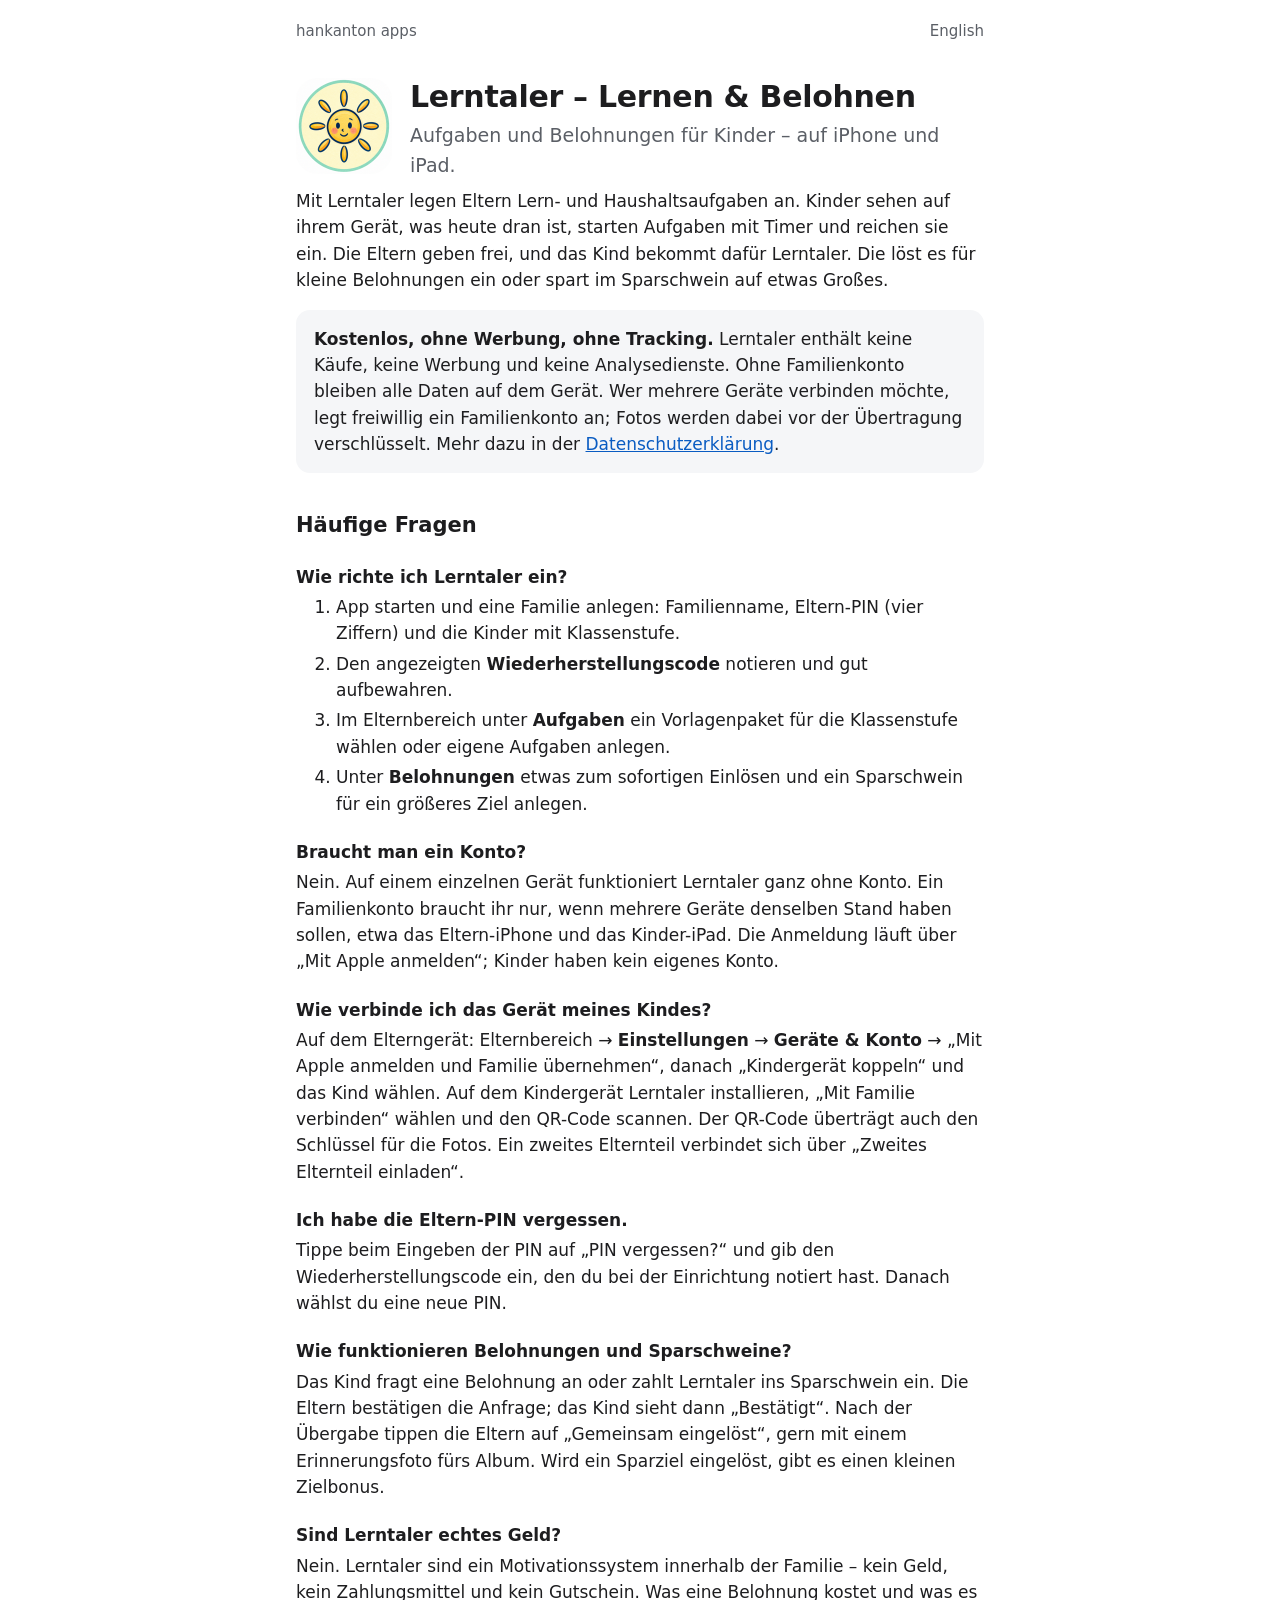
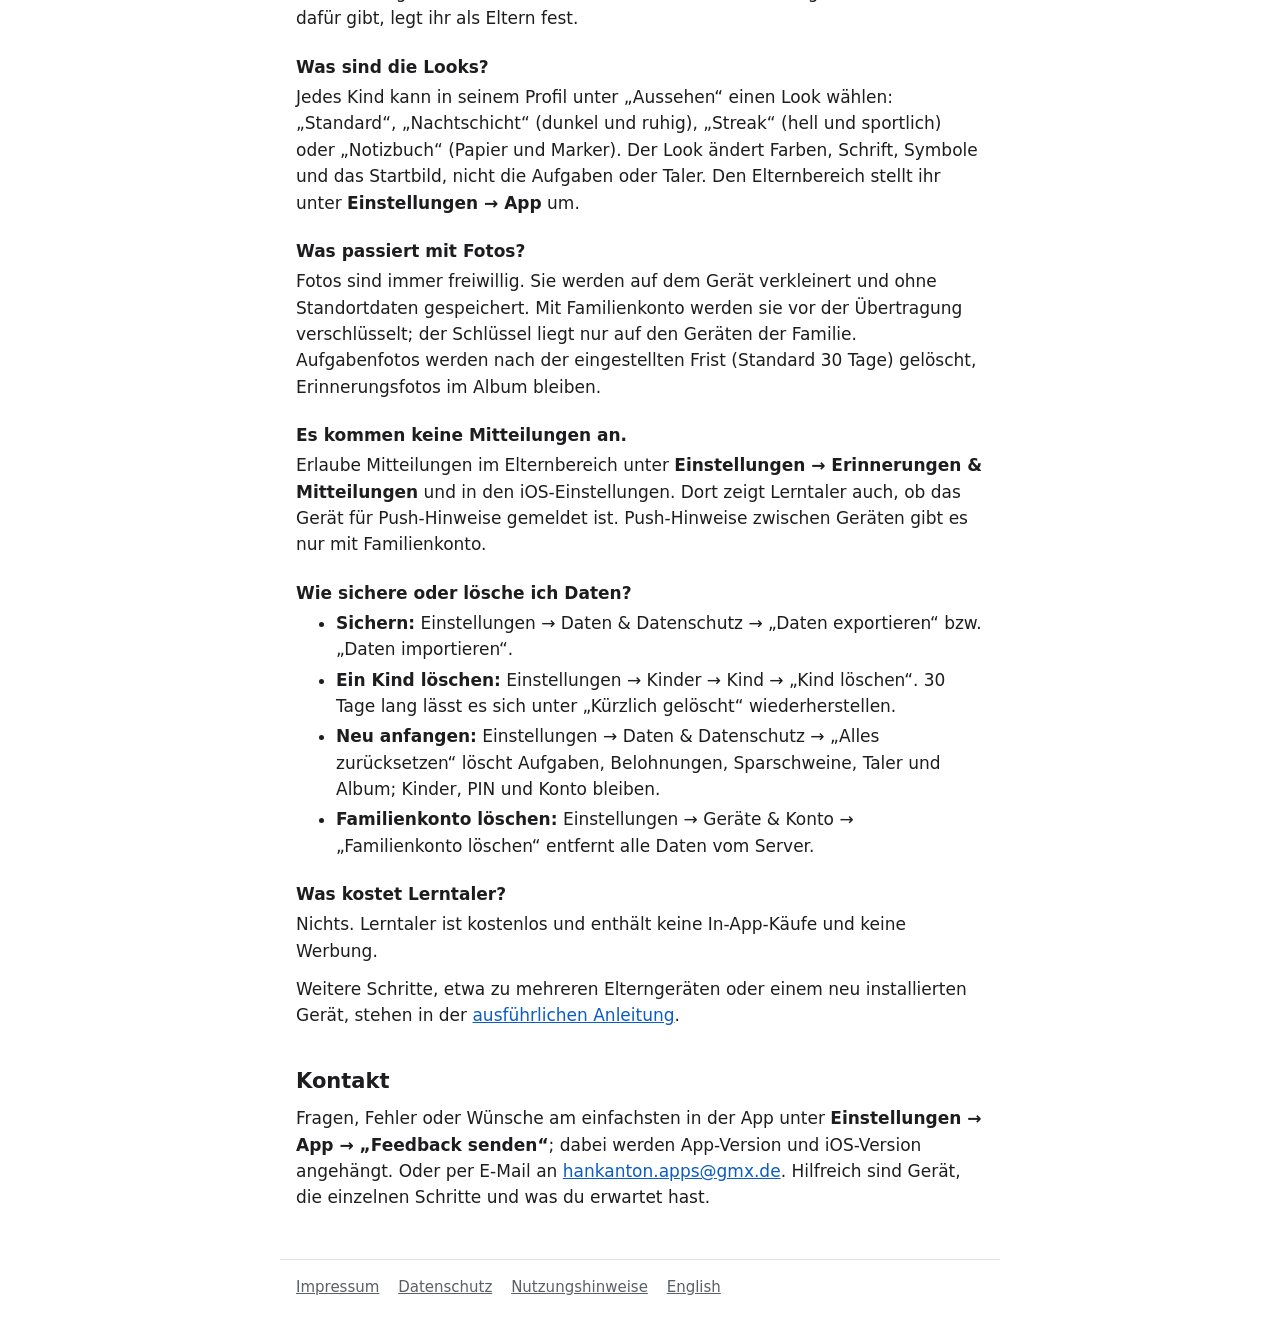
==== lerntaler/index.html @ 40e8c38f "Lerntaler: Hilfe, Datenschutz und Nutzungshinweise (DE/EN) Co-Authored-By: Claude Opus 5.5 <noreply@" ====
<!doctype html>
<html lang="de">
<head>
<meta charset="utf-8">
<meta name="viewport" content="width=device-width, initial-scale=1">
<title>Lerntaler – Hilfe und Kontakt</title>
<meta name="description" content="Lerntaler ist eine Familien-App für iPhone und iPad: Kinder erledigen Lern- und Haushaltsaufgaben, Eltern geben frei, Kinder sammeln Lerntaler für Belohnungen und Sparziele. Kostenlos, ohne Werbung, ohne Tracking.">
<link rel="stylesheet" href="../assets/site.css">
<link rel="icon" href="../assets/favicon.png">
<link rel="alternate" hreflang="en-GB" href="en/">
</head>
<body>
<header class="site">
  <a href="../">hankanton apps</a>
  <a href="en/" hreflang="en-GB" lang="en-GB">English</a>
</header>
<main>
  <div class="hero">
    <img src="../assets/lerntaler-icon.png" alt="">
    <div>
      <h1>Lerntaler – Lernen &amp; Belohnen</h1>
      <p class="lead">Aufgaben und Belohnungen für Kinder – auf iPhone und iPad.</p>
    </div>
  </div>

  <p>Mit Lerntaler legen Eltern Lern- und Haushaltsaufgaben an. Kinder sehen auf ihrem Gerät, was heute dran
  ist, starten Aufgaben mit Timer und reichen sie ein. Die Eltern geben frei, und das Kind bekommt dafür
  Lerntaler. Die löst es für kleine Belohnungen ein oder spart im Sparschwein auf etwas Großes.</p>

  <div class="card">
    <p><strong>Kostenlos, ohne Werbung, ohne Tracking.</strong> Lerntaler enthält keine Käufe, keine Werbung und
    keine Analysedienste. Ohne Familienkonto bleiben alle Daten auf dem Gerät. Wer mehrere Geräte verbinden möchte,
    legt freiwillig ein Familienkonto an; Fotos werden dabei vor der Übertragung verschlüsselt. Mehr dazu in der
    <a href="datenschutz.html">Datenschutzerklärung</a>.</p>
  </div>

  <h2>Häufige Fragen</h2>

  <h3>Wie richte ich Lerntaler ein?</h3>
  <ol>
    <li>App starten und eine Familie anlegen: Familienname, Eltern-PIN (vier Ziffern) und die Kinder mit
      Klassenstufe.</li>
    <li>Den angezeigten <strong>Wiederherstellungscode</strong> notieren und gut aufbewahren.</li>
    <li>Im Elternbereich unter <strong>Aufgaben</strong> ein Vorlagenpaket für die Klassenstufe wählen oder
      eigene Aufgaben anlegen.</li>
    <li>Unter <strong>Belohnungen</strong> etwas zum sofortigen Einlösen und ein Sparschwein für ein größeres
      Ziel anlegen.</li>
  </ol>

  <h3>Braucht man ein Konto?</h3>
  <p>Nein. Auf einem einzelnen Gerät funktioniert Lerntaler ganz ohne Konto. Ein Familienkonto braucht ihr nur,
  wenn mehrere Geräte denselben Stand haben sollen, etwa das Eltern-iPhone und das Kinder-iPad. Die Anmeldung
  läuft über „Mit Apple anmelden“; Kinder haben kein eigenes Konto.</p>

  <h3>Wie verbinde ich das Gerät meines Kindes?</h3>
  <p>Auf dem Elterngerät: Elternbereich → <strong>Einstellungen</strong> → <strong>Geräte &amp; Konto</strong> →
  „Mit Apple anmelden und Familie übernehmen“, danach „Kindergerät koppeln“ und das Kind wählen. Auf dem
  Kindergerät Lerntaler installieren, „Mit Familie verbinden“ wählen und den QR-Code scannen. Der QR-Code
  überträgt auch den Schlüssel für die Fotos. Ein zweites Elternteil verbindet sich über „Zweites Elternteil
  einladen“.</p>

  <h3>Ich habe die Eltern-PIN vergessen.</h3>
  <p>Tippe beim Eingeben der PIN auf „PIN vergessen?“ und gib den Wiederherstellungscode ein, den du bei der
  Einrichtung notiert hast. Danach wählst du eine neue PIN.</p>

  <h3>Wie funktionieren Belohnungen und Sparschweine?</h3>
  <p>Das Kind fragt eine Belohnung an oder zahlt Lerntaler ins Sparschwein ein. Die Eltern bestätigen die
  Anfrage; das Kind sieht dann „Bestätigt“. Nach der Übergabe tippen die Eltern auf „Gemeinsam eingelöst“, gern
  mit einem Erinnerungsfoto fürs Album. Wird ein Sparziel eingelöst, gibt es einen kleinen Zielbonus.</p>

  <h3>Sind Lerntaler echtes Geld?</h3>
  <p>Nein. Lerntaler sind ein Motivationssystem innerhalb der Familie – kein Geld, kein Zahlungsmittel und kein
  Gutschein. Was eine Belohnung kostet und was es dafür gibt, legt ihr als Eltern fest.</p>

  <h3>Was sind die Looks?</h3>
  <p>Jedes Kind kann in seinem Profil unter „Aussehen“ einen Look wählen: „Standard“, „Nachtschicht“ (dunkel und
  ruhig), „Streak“ (hell und sportlich) oder „Notizbuch“ (Papier und Marker). Der Look ändert Farben, Schrift,
  Symbole und das Startbild, nicht die Aufgaben oder Taler. Den Elternbereich stellt ihr unter
  <strong>Einstellungen → App</strong> um.</p>

  <h3>Was passiert mit Fotos?</h3>
  <p>Fotos sind immer freiwillig. Sie werden auf dem Gerät verkleinert und ohne Standortdaten gespeichert. Mit
  Familienkonto werden sie vor der Übertragung verschlüsselt; der Schlüssel liegt nur auf den Geräten der Familie.
  Aufgabenfotos werden nach der eingestellten Frist (Standard 30 Tage) gelöscht, Erinnerungsfotos im Album
  bleiben.</p>

  <h3>Es kommen keine Mitteilungen an.</h3>
  <p>Erlaube Mitteilungen im Elternbereich unter <strong>Einstellungen → Erinnerungen &amp; Mitteilungen</strong>
  und in den iOS-Einstellungen. Dort zeigt Lerntaler auch, ob das Gerät für Push-Hinweise gemeldet ist.
  Push-Hinweise zwischen Geräten gibt es nur mit Familienkonto.</p>

  <h3>Wie sichere oder lösche ich Daten?</h3>
  <ul>
    <li><strong>Sichern:</strong> Einstellungen → Daten &amp; Datenschutz → „Daten exportieren“ bzw.
      „Daten importieren“.</li>
    <li><strong>Ein Kind löschen:</strong> Einstellungen → Kinder → Kind → „Kind löschen“. 30 Tage lang lässt es
      sich unter „Kürzlich gelöscht“ wiederherstellen.</li>
    <li><strong>Neu anfangen:</strong> Einstellungen → Daten &amp; Datenschutz → „Alles zurücksetzen“ löscht
      Aufgaben, Belohnungen, Sparschweine, Taler und Album; Kinder, PIN und Konto bleiben.</li>
    <li><strong>Familienkonto löschen:</strong> Einstellungen → Geräte &amp; Konto → „Familienkonto löschen“
      entfernt alle Daten vom Server.</li>
  </ul>

  <h3>Was kostet Lerntaler?</h3>
  <p>Nichts. Lerntaler ist kostenlos und enthält keine In-App-Käufe und keine Werbung.</p>

  <p>Weitere Schritte, etwa zu mehreren Elterngeräten oder einem neu installierten Gerät, stehen in der
  <a href="https://lerntaler-api.lerntaler.workers.dev/anleitung">ausführlichen Anleitung</a>.</p>

  <h2>Kontakt</h2>
  <p>Fragen, Fehler oder Wünsche am einfachsten in der App unter <strong>Einstellungen → App → „Feedback
  senden“</strong>; dabei werden App-Version und iOS-Version angehängt. Oder per E-Mail an
  <a href="mailto:hankanton.apps@gmx.de?subject=Lerntaler">hankanton.apps@gmx.de</a>. Hilfreich sind Gerät,
  die einzelnen Schritte und was du erwartet hast.</p>
</main>
<footer class="site">
  <a href="../impressum.html">Impressum</a>
  <a href="datenschutz.html">Datenschutz</a>
  <a href="nutzungshinweise.html">Nutzungshinweise</a>
  <a href="en/" hreflang="en-GB" lang="en-GB">English</a>
</footer>
</body>
</html>
---- assets/site.css ----
/* hankanton apps – gemeinsames Stylesheet. Keine externen Schriften, kein JavaScript, keine Cookies. */
:root {
  --bg: #ffffff;
  --surface: #f5f6f8;
  --text: #1d1d1f;
  --muted: #5b5f66;
  --line: #dfe2e6;
  --accent: #0a5cc2;
  --notice-bg: #fff7e0;
  --notice-line: #e7c46a;
  color-scheme: light dark;
}
@media (prefers-color-scheme: dark) {
  :root {
    --bg: #121315;
    --surface: #1c1d20;
    --text: #f2f2f4;
    --muted: #a5a8ae;
    --line: #34363a;
    --accent: #6cb0ff;
    --notice-bg: #2c2615;
    --notice-line: #7a6421;
  }
}
* { box-sizing: border-box; }
html { -webkit-text-size-adjust: 100%; }
body {
  margin: 0;
  background: var(--bg);
  color: var(--text);
  font: 17px/1.55 -apple-system, BlinkMacSystemFont, "Segoe UI", system-ui, sans-serif;
}
main, header.site, footer.site { max-width: 720px; margin: 0 auto; padding: 0 16px; }
header.site { padding-top: 20px; font-size: 15px; display: flex; justify-content: space-between; gap: 12px; flex-wrap: wrap; }
header.site a { color: var(--muted); text-decoration: none; }
header.site a:hover { color: var(--accent); }
a { color: var(--accent); }
h1 { font-size: 30px; line-height: 1.2; margin: 8px 0 6px; letter-spacing: -0.01em; }
h2 { font-size: 21px; margin: 36px 0 8px; }
h3 { font-size: 17px; margin: 22px 0 4px; }
p, ul, ol { margin: 0 0 12px; }
li { margin-bottom: 4px; }
.hero { display: flex; gap: 18px; align-items: center; margin: 28px 0 8px; }
.hero img { width: 96px; height: 96px; border-radius: 22px; flex: none; }
.lead { font-size: 19px; color: var(--muted); margin: 0; }
.card { background: var(--surface); border-radius: 14px; padding: 16px 18px; margin: 16px 0; }
.card > :last-child { margin-bottom: 0; }
.notice { background: var(--notice-bg); border-left: 4px solid var(--notice-line); border-radius: 8px; padding: 12px 14px; margin: 16px 0; }
.notice > :last-child { margin-bottom: 0; }
.muted { color: var(--muted); }
.small { font-size: 15px; }
dl { margin: 0 0 12px; }
dt { font-weight: 600; margin-top: 12px; }
dd { margin: 2px 0 0; }
address { font-style: normal; }
.placeholder { background: #ffd54f55; outline: 1px dashed #c79a00; padding: 0 3px; border-radius: 3px; }
footer.site { margin-top: 48px; padding-top: 16px; padding-bottom: 40px; border-top: 1px solid var(--line); font-size: 15px; color: var(--muted); }
footer.site a { color: var(--muted); margin-right: 14px; }
@media (max-width: 480px) {
  h1 { font-size: 26px; }
  .hero img { width: 72px; height: 72px; border-radius: 16px; }
}
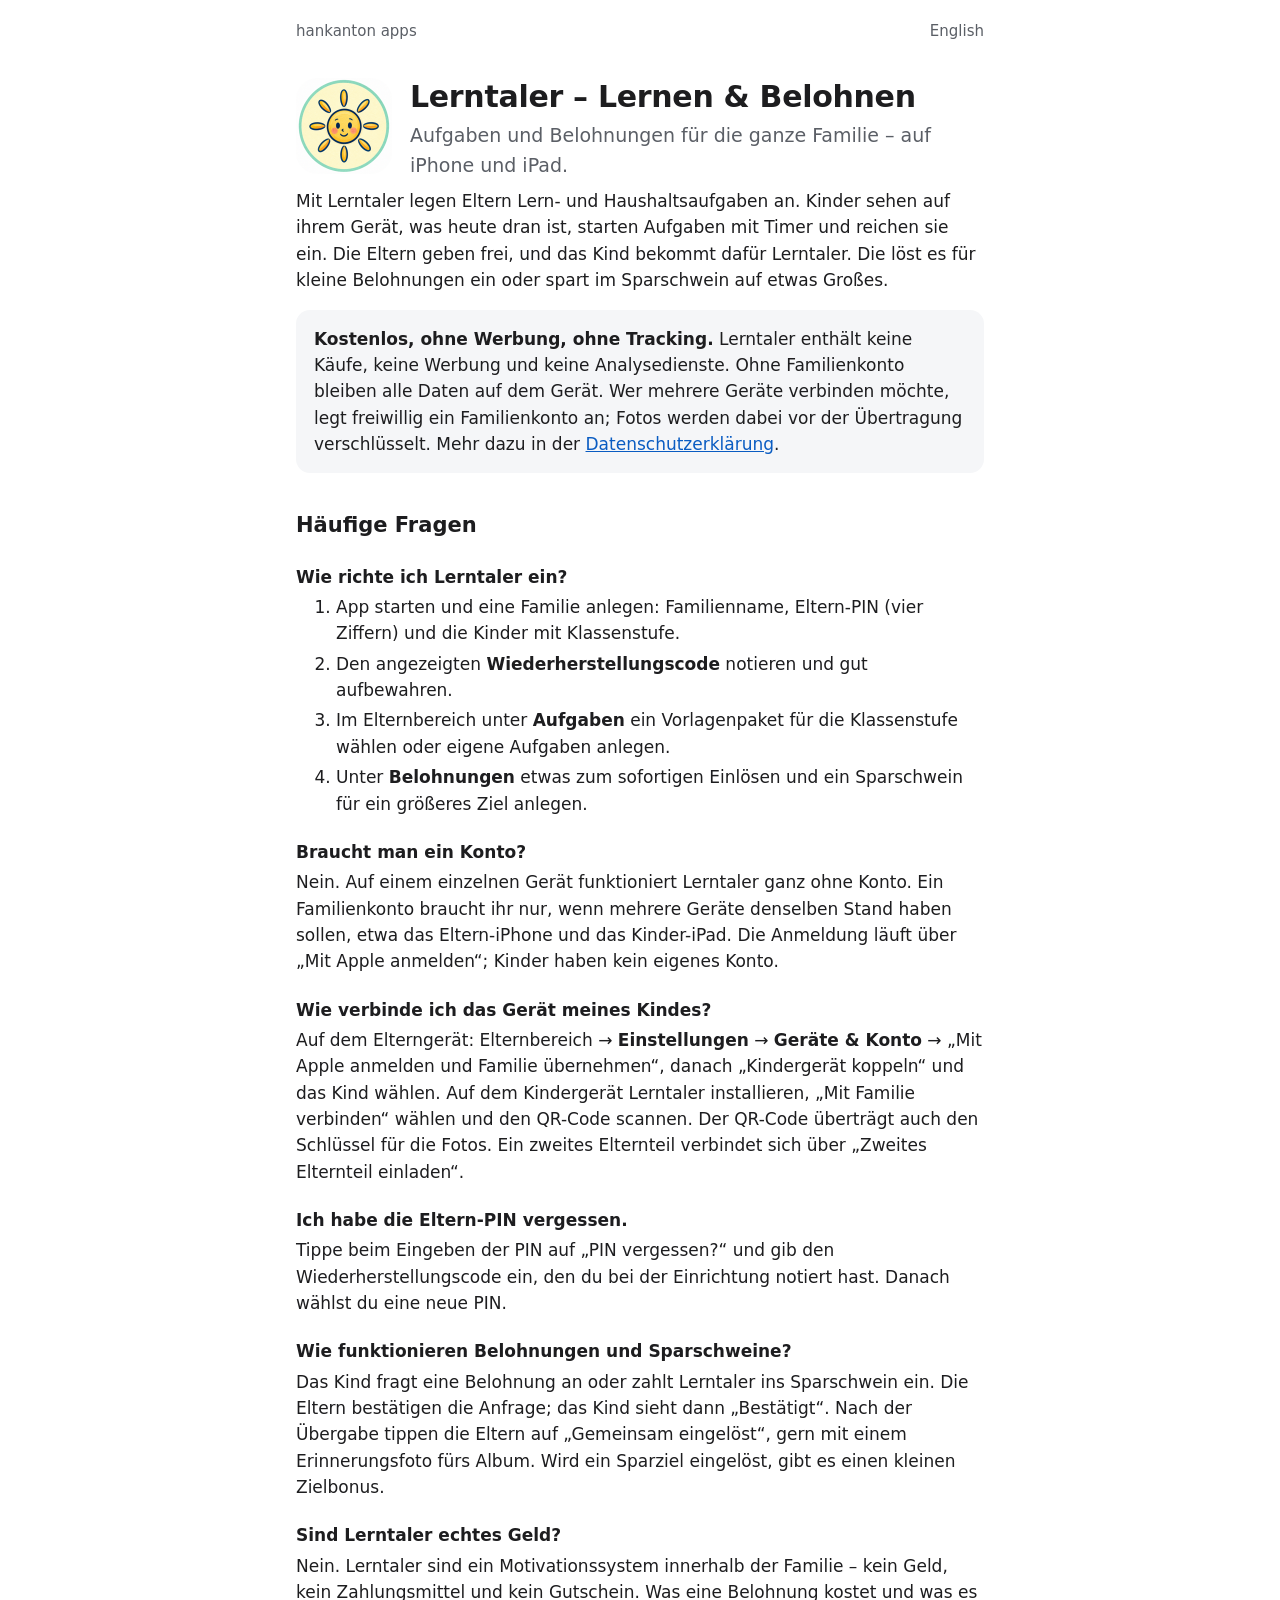
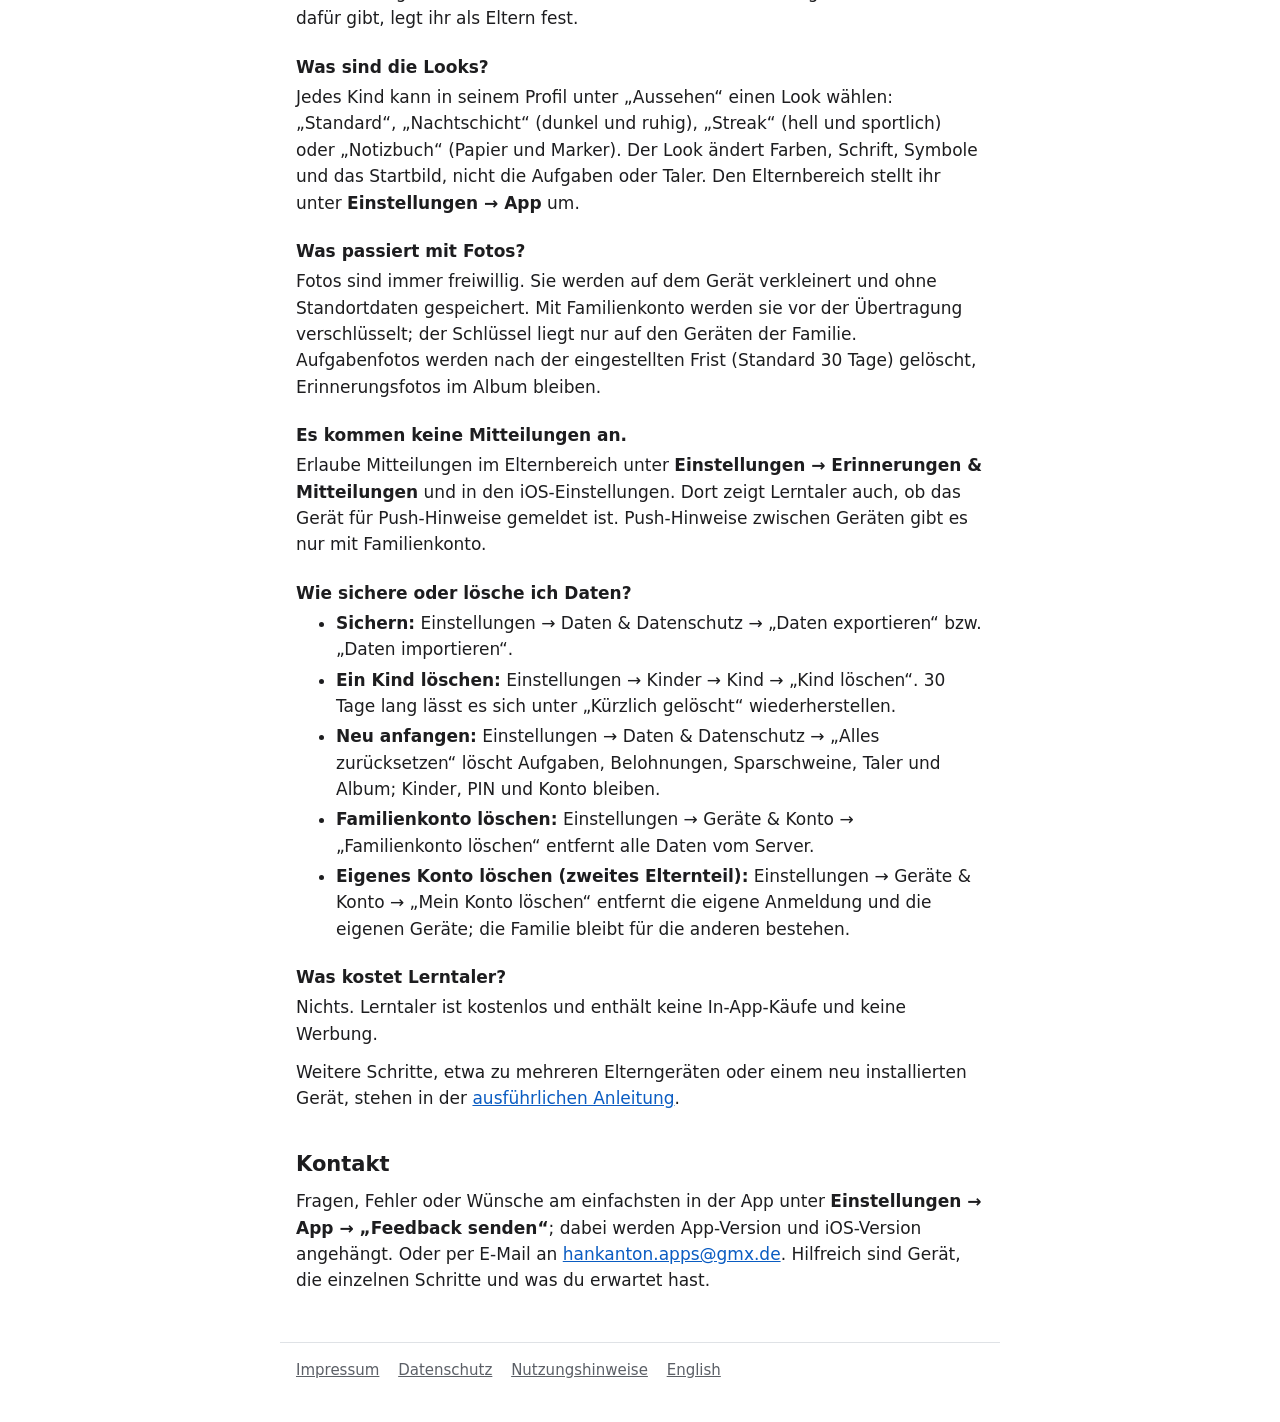
==== commit cc0f57f4: "Lerntaler: englischer Name, Familien- statt Kinderbezug, IP nur als Prüfwert, Mein Konto löschen, Ge" ====
--- a/lerntaler/index.html
+++ b/lerntaler/index.html
@@ -19,7 +19,7 @@
     <img src="../assets/lerntaler-icon.png" alt="">
     <div>
       <h1>Lerntaler – Lernen &amp; Belohnen</h1>
-      <p class="lead">Aufgaben und Belohnungen für Kinder – auf iPhone und iPad.</p>
+      <p class="lead">Aufgaben und Belohnungen für die ganze Familie – auf iPhone und iPad.</p>
     </div>
   </div>
 
@@ -99,6 +99,9 @@
       Aufgaben, Belohnungen, Sparschweine, Taler und Album; Kinder, PIN und Konto bleiben.</li>
     <li><strong>Familienkonto löschen:</strong> Einstellungen → Geräte &amp; Konto → „Familienkonto löschen“
       entfernt alle Daten vom Server.</li>
+    <li><strong>Eigenes Konto löschen (zweites Elternteil):</strong> Einstellungen → Geräte &amp; Konto → „Mein
+      Konto löschen“ entfernt die eigene Anmeldung und die eigenen Geräte; die Familie bleibt für die anderen
+      bestehen.</li>
   </ul>
 
   <h3>Was kostet Lerntaler?</h3>
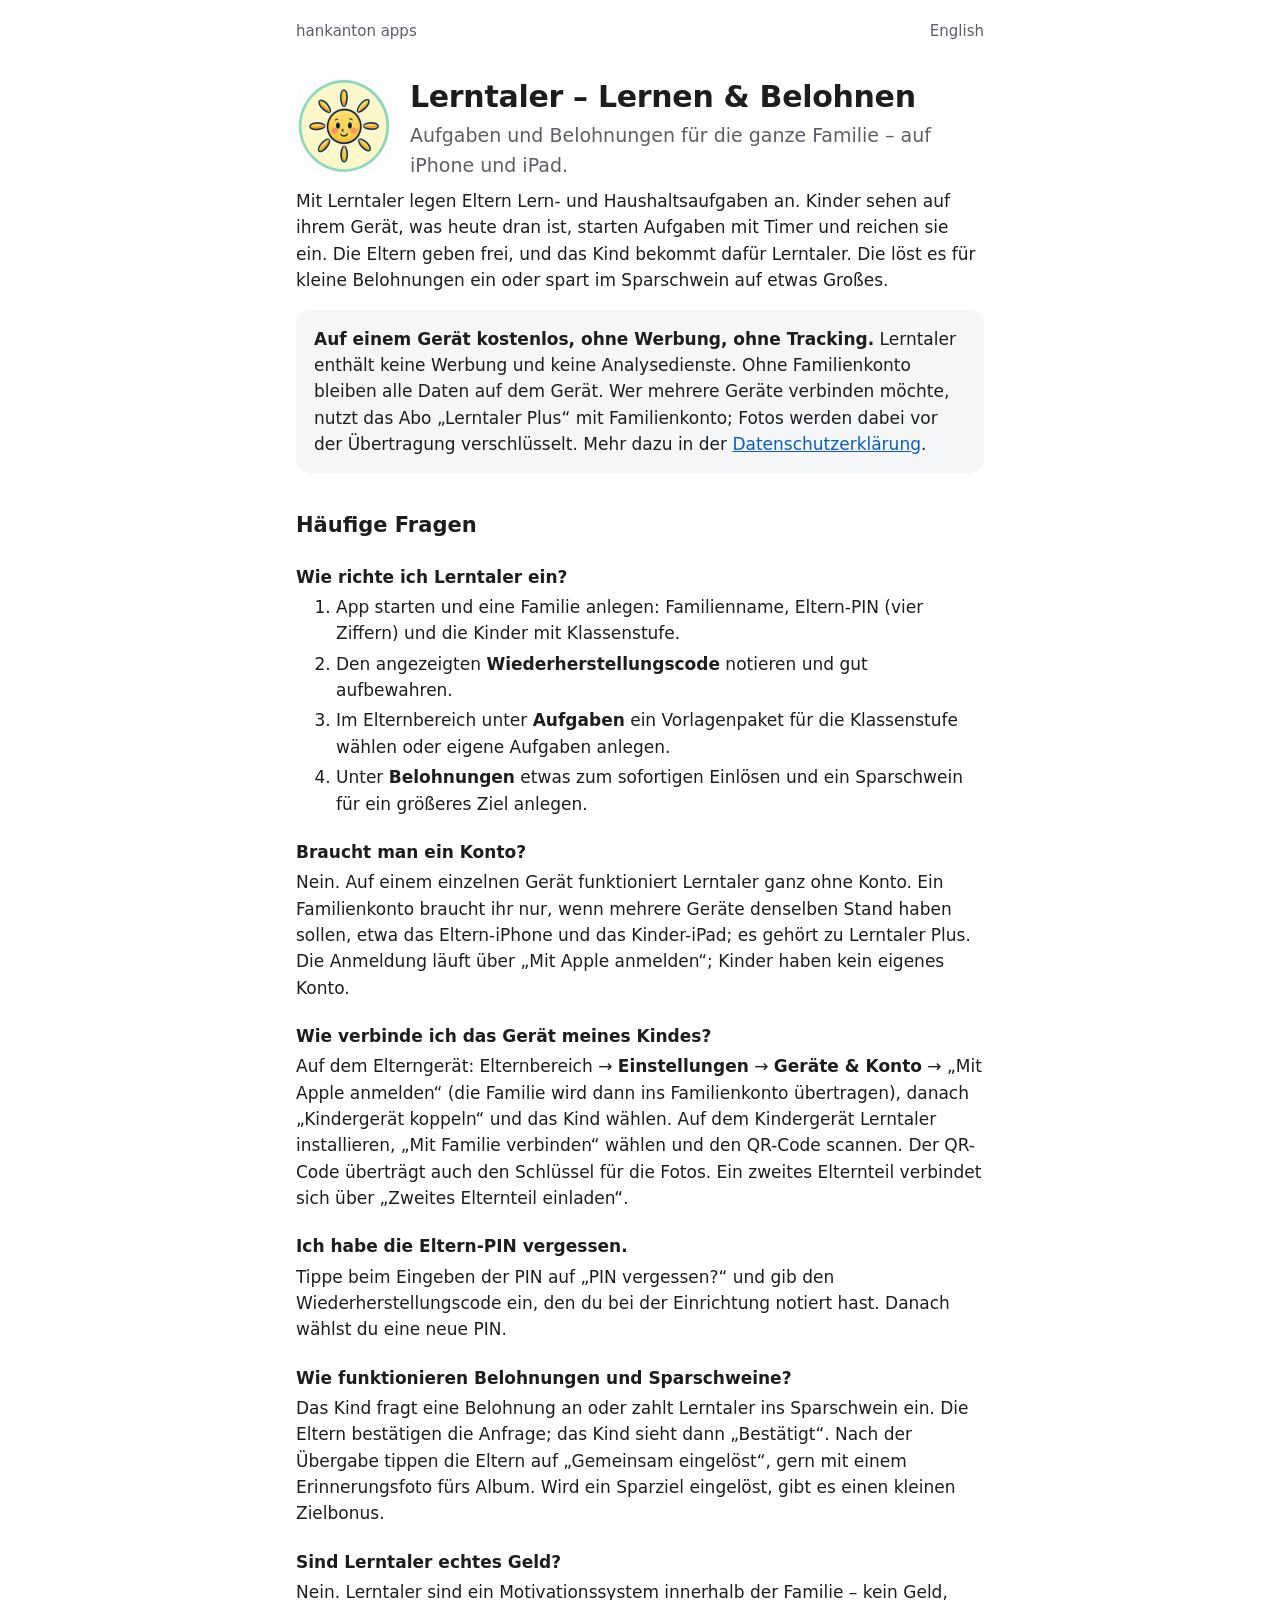
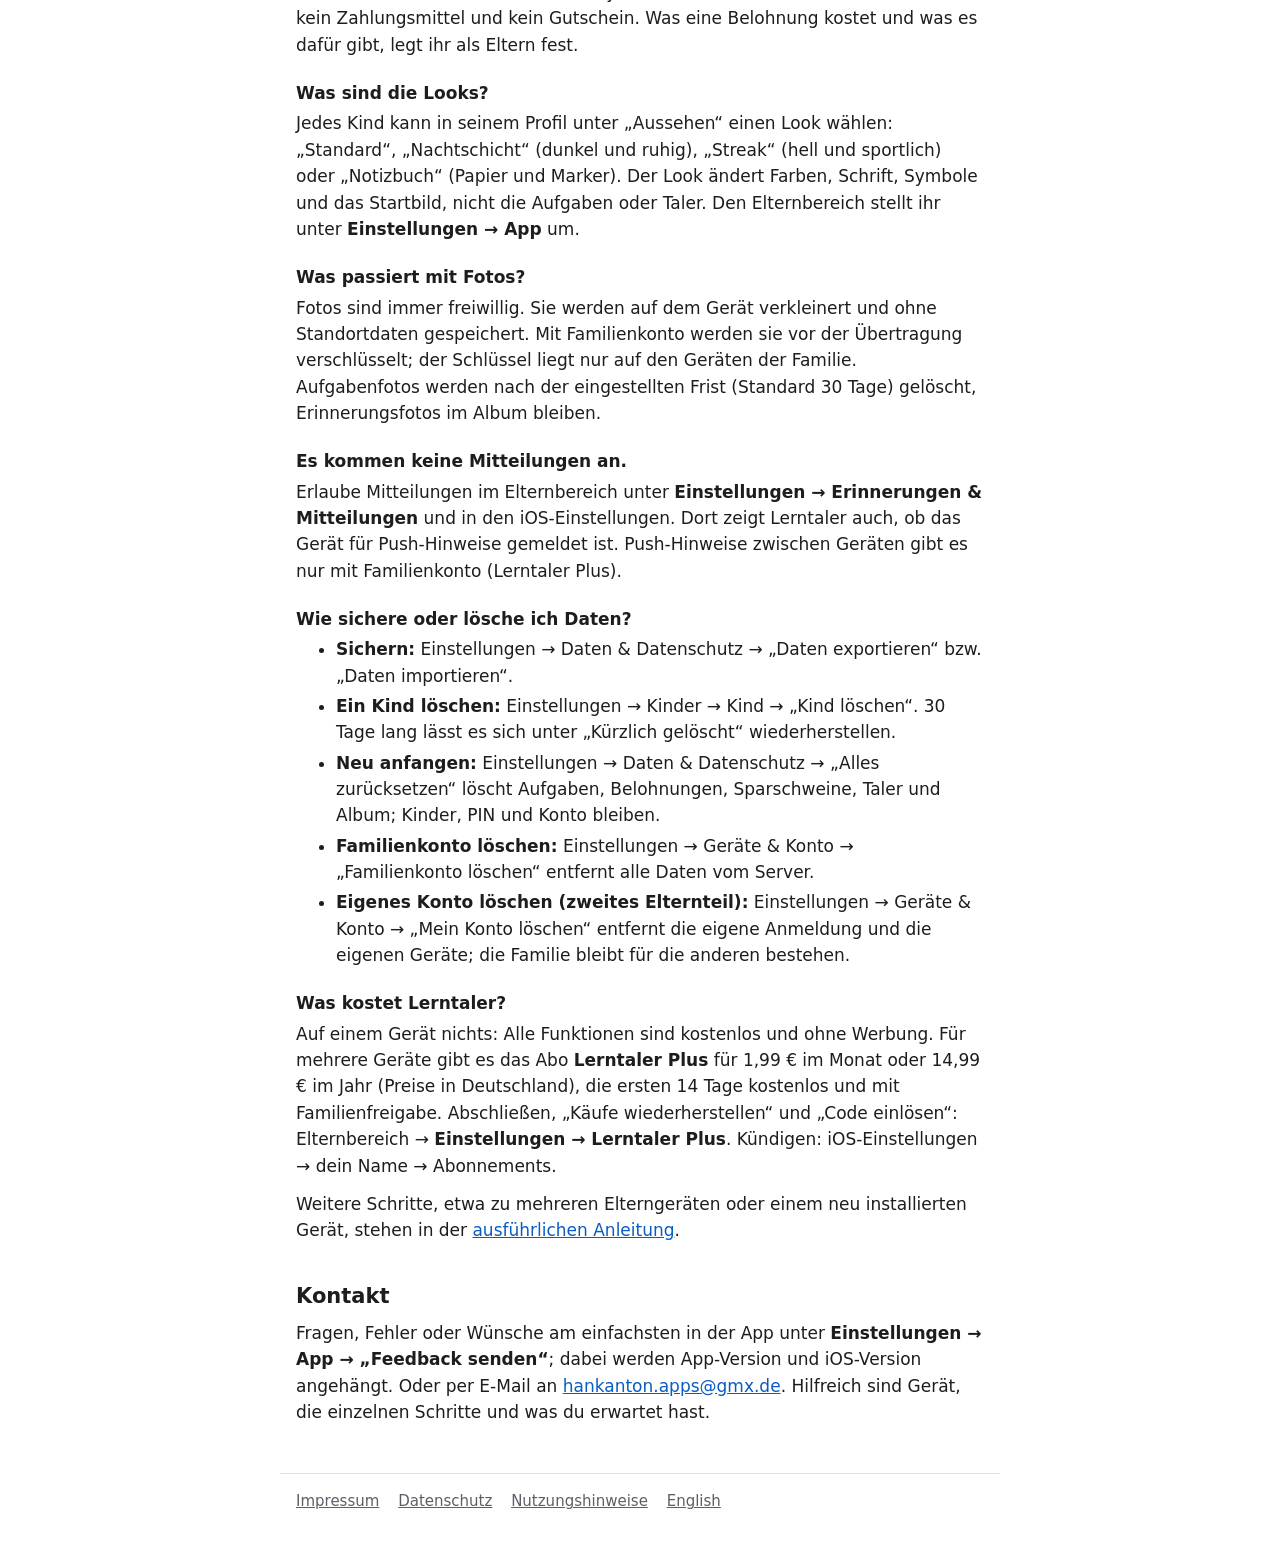
==== commit 43ee7813: "Lerntaler Plus: Abo in Hilfe, Datenschutz und Nutzungshinweisen (DE/EN) – erst zum Store-Start veröf" ====
--- a/lerntaler/index.html
+++ b/lerntaler/index.html
@@ -4,7 +4,7 @@
 <meta charset="utf-8">
 <meta name="viewport" content="width=device-width, initial-scale=1">
 <title>Lerntaler – Hilfe und Kontakt</title>
-<meta name="description" content="Lerntaler ist eine Familien-App für iPhone und iPad: Kinder erledigen Lern- und Haushaltsaufgaben, Eltern geben frei, Kinder sammeln Lerntaler für Belohnungen und Sparziele. Kostenlos, ohne Werbung, ohne Tracking.">
+<meta name="description" content="Lerntaler ist eine Familien-App für iPhone und iPad: Kinder erledigen Lern- und Haushaltsaufgaben, Eltern geben frei, Kinder sammeln Lerntaler für Belohnungen und Sparziele. Auf einem Gerät kostenlos, ohne Werbung, ohne Tracking.">
 <link rel="stylesheet" href="../assets/site.css">
 <link rel="icon" href="../assets/favicon.png">
 <link rel="alternate" hreflang="en-GB" href="en/">
@@ -28,9 +28,10 @@
   Lerntaler. Die löst es für kleine Belohnungen ein oder spart im Sparschwein auf etwas Großes.</p>
 
   <div class="card">
-    <p><strong>Kostenlos, ohne Werbung, ohne Tracking.</strong> Lerntaler enthält keine Käufe, keine Werbung und
-    keine Analysedienste. Ohne Familienkonto bleiben alle Daten auf dem Gerät. Wer mehrere Geräte verbinden möchte,
-    legt freiwillig ein Familienkonto an; Fotos werden dabei vor der Übertragung verschlüsselt. Mehr dazu in der
+    <p><strong>Auf einem Gerät kostenlos, ohne Werbung, ohne Tracking.</strong> Lerntaler enthält keine Werbung
+    und keine Analysedienste. Ohne Familienkonto bleiben alle Daten auf dem Gerät. Wer mehrere Geräte verbinden
+    möchte, nutzt das Abo „Lerntaler Plus“ mit Familienkonto; Fotos werden dabei vor der Übertragung
+    verschlüsselt. Mehr dazu in der
     <a href="datenschutz.html">Datenschutzerklärung</a>.</p>
   </div>
 
@@ -49,12 +50,12 @@
 
   <h3>Braucht man ein Konto?</h3>
   <p>Nein. Auf einem einzelnen Gerät funktioniert Lerntaler ganz ohne Konto. Ein Familienkonto braucht ihr nur,
-  wenn mehrere Geräte denselben Stand haben sollen, etwa das Eltern-iPhone und das Kinder-iPad. Die Anmeldung
-  läuft über „Mit Apple anmelden“; Kinder haben kein eigenes Konto.</p>
+  wenn mehrere Geräte denselben Stand haben sollen, etwa das Eltern-iPhone und das Kinder-iPad; es gehört zu
+  Lerntaler Plus. Die Anmeldung läuft über „Mit Apple anmelden“; Kinder haben kein eigenes Konto.</p>
 
   <h3>Wie verbinde ich das Gerät meines Kindes?</h3>
   <p>Auf dem Elterngerät: Elternbereich → <strong>Einstellungen</strong> → <strong>Geräte &amp; Konto</strong> →
-  „Mit Apple anmelden und Familie übernehmen“, danach „Kindergerät koppeln“ und das Kind wählen. Auf dem
+  „Mit Apple anmelden“ (die Familie wird dann ins Familienkonto übertragen), danach „Kindergerät koppeln“ und das Kind wählen. Auf dem
   Kindergerät Lerntaler installieren, „Mit Familie verbinden“ wählen und den QR-Code scannen. Der QR-Code
   überträgt auch den Schlüssel für die Fotos. Ein zweites Elternteil verbindet sich über „Zweites Elternteil
   einladen“.</p>
@@ -87,7 +88,7 @@
   <h3>Es kommen keine Mitteilungen an.</h3>
   <p>Erlaube Mitteilungen im Elternbereich unter <strong>Einstellungen → Erinnerungen &amp; Mitteilungen</strong>
   und in den iOS-Einstellungen. Dort zeigt Lerntaler auch, ob das Gerät für Push-Hinweise gemeldet ist.
-  Push-Hinweise zwischen Geräten gibt es nur mit Familienkonto.</p>
+  Push-Hinweise zwischen Geräten gibt es nur mit Familienkonto (Lerntaler Plus).</p>
 
   <h3>Wie sichere oder lösche ich Daten?</h3>
   <ul>
@@ -105,7 +106,11 @@
   </ul>
 
   <h3>Was kostet Lerntaler?</h3>
-  <p>Nichts. Lerntaler ist kostenlos und enthält keine In-App-Käufe und keine Werbung.</p>
+  <p>Auf einem Gerät nichts: Alle Funktionen sind kostenlos und ohne Werbung. Für mehrere Geräte gibt es das Abo
+  <strong>Lerntaler Plus</strong> für 1,99 € im Monat oder 14,99 € im Jahr (Preise in Deutschland), die ersten
+  14 Tage kostenlos und mit Familienfreigabe. Abschließen, „Käufe wiederherstellen“ und „Code einlösen“:
+  Elternbereich → <strong>Einstellungen → Lerntaler Plus</strong>. Kündigen: iOS-Einstellungen → dein Name →
+  Abonnements.</p>
 
   <p>Weitere Schritte, etwa zu mehreren Elterngeräten oder einem neu installierten Gerät, stehen in der
   <a href="https://lerntaler-api.lerntaler.workers.dev/anleitung">ausführlichen Anleitung</a>.</p>
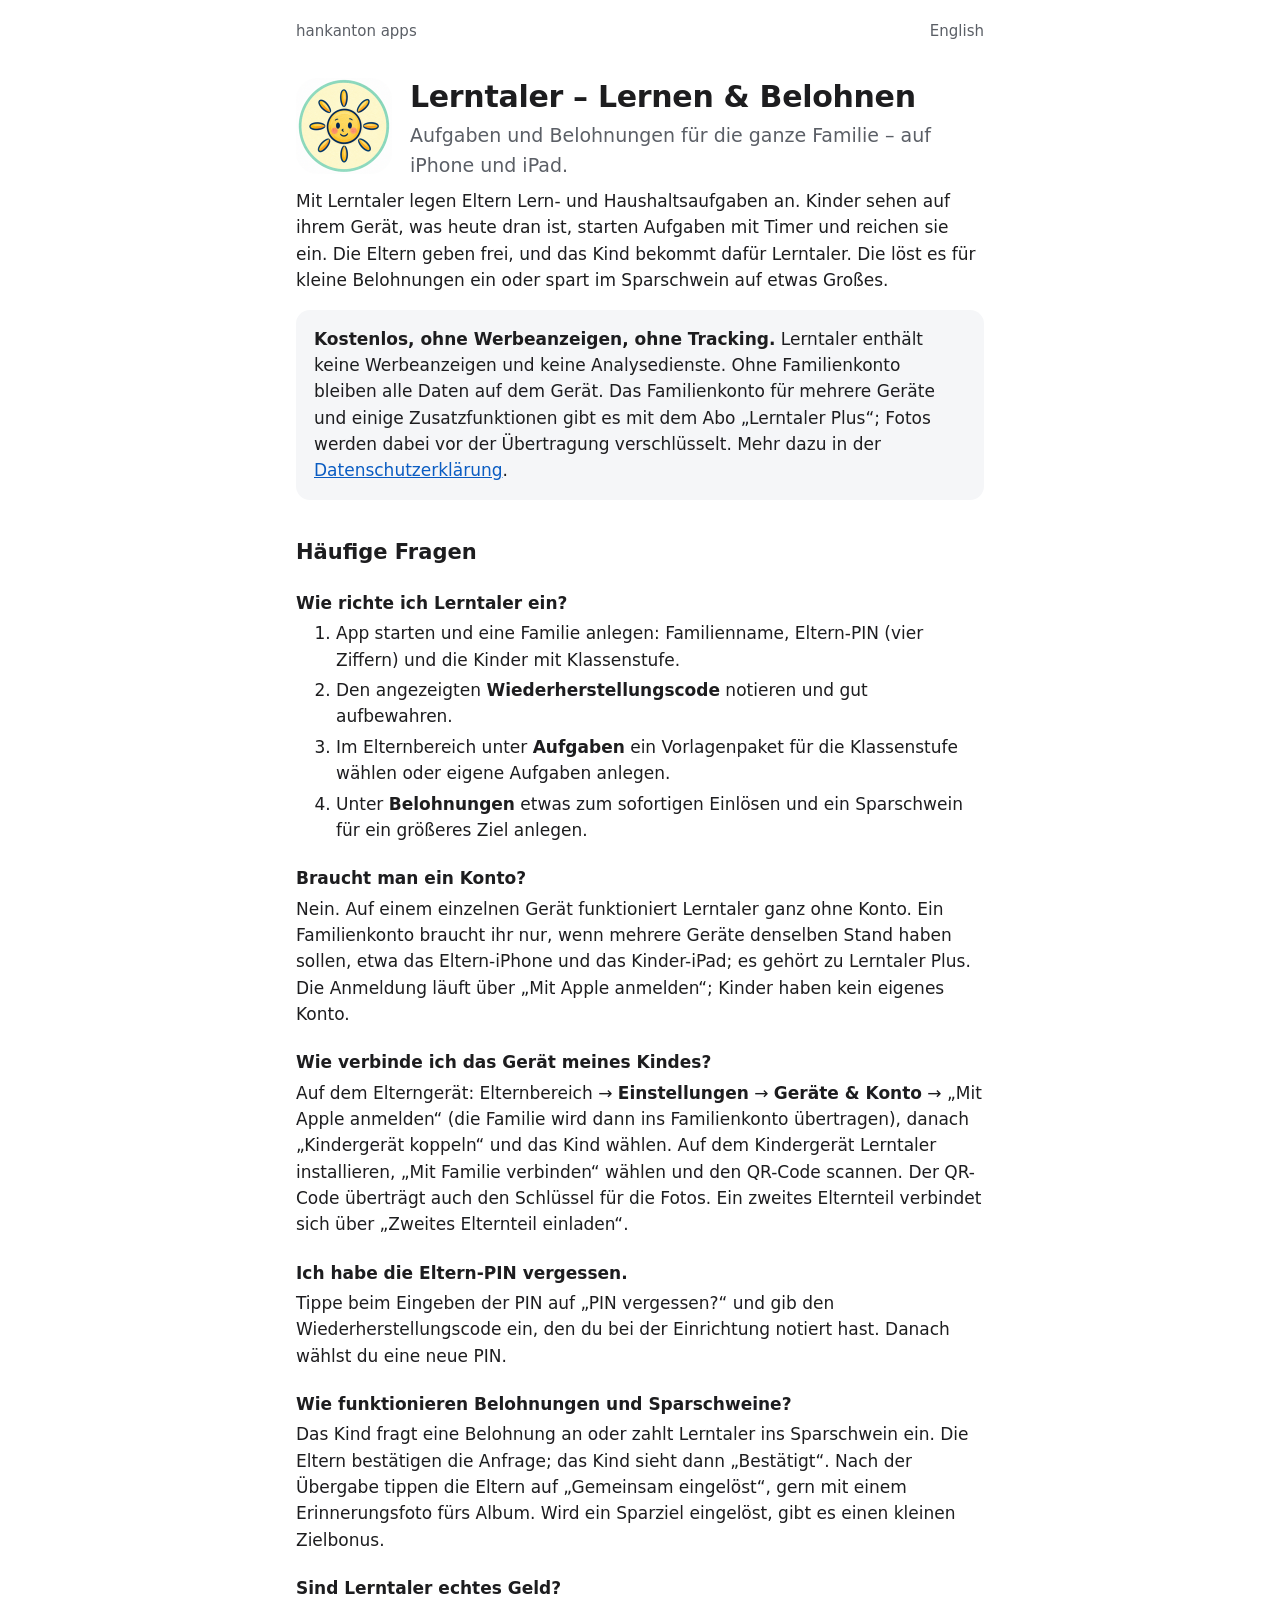
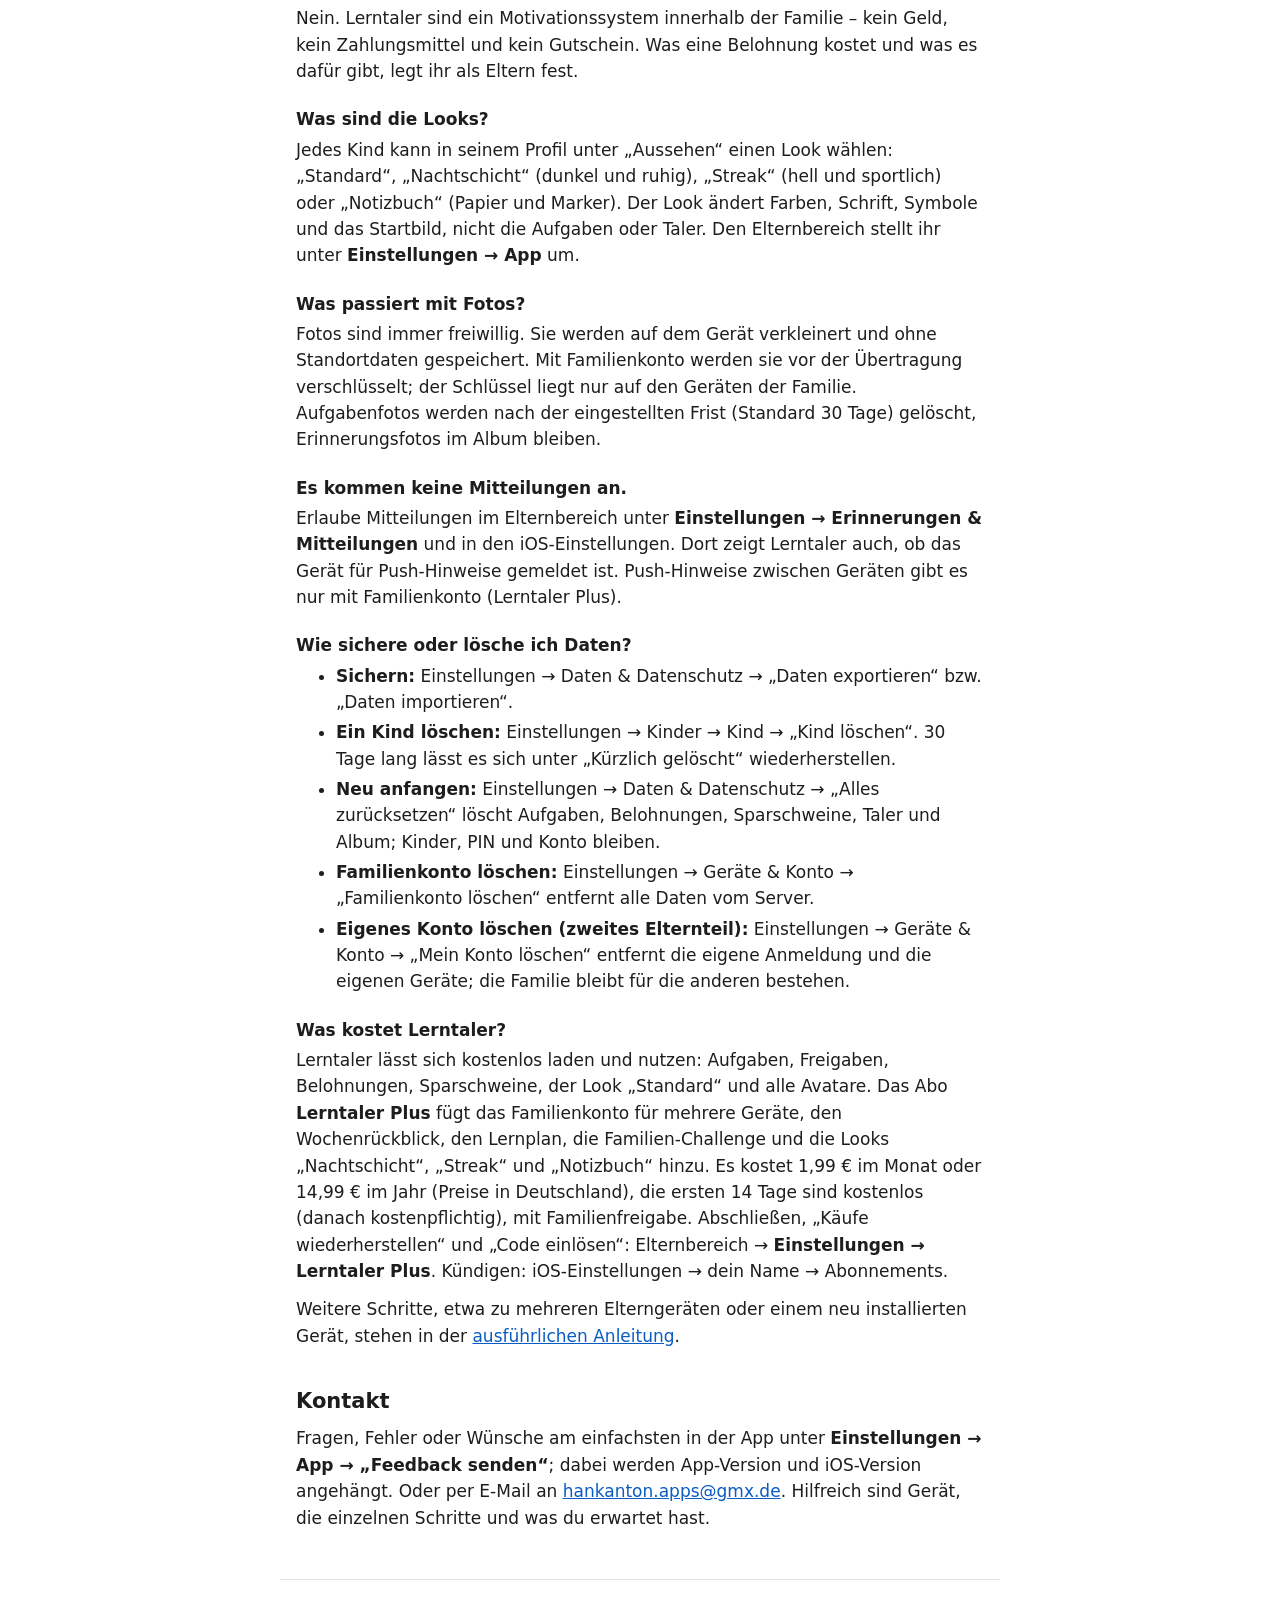
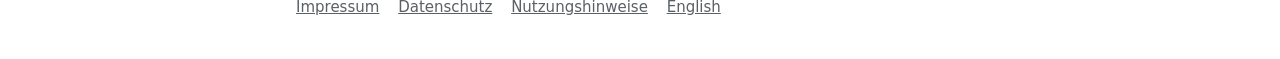
==== commit 2df951ef: "Lerntaler Plus: Umfang korrekt (Looks, Wochenrückblick, Lernplan, Challenge), keine „auf einem Gerät" ====
--- a/lerntaler/index.html
+++ b/lerntaler/index.html
@@ -4,7 +4,7 @@
 <meta charset="utf-8">
 <meta name="viewport" content="width=device-width, initial-scale=1">
 <title>Lerntaler – Hilfe und Kontakt</title>
-<meta name="description" content="Lerntaler ist eine Familien-App für iPhone und iPad: Kinder erledigen Lern- und Haushaltsaufgaben, Eltern geben frei, Kinder sammeln Lerntaler für Belohnungen und Sparziele. Auf einem Gerät kostenlos, ohne Werbung, ohne Tracking.">
+<meta name="description" content="Lerntaler ist eine Familien-App für iPhone und iPad: Kinder erledigen Lern- und Haushaltsaufgaben, Eltern geben frei, Kinder sammeln Lerntaler für Belohnungen und Sparziele. Kostenlos, mit dem optionalen Abo Lerntaler Plus, ohne Werbeanzeigen und ohne Tracking.">
 <link rel="stylesheet" href="../assets/site.css">
 <link rel="icon" href="../assets/favicon.png">
 <link rel="alternate" hreflang="en-GB" href="en/">
@@ -28,9 +28,9 @@
   Lerntaler. Die löst es für kleine Belohnungen ein oder spart im Sparschwein auf etwas Großes.</p>
 
   <div class="card">
-    <p><strong>Auf einem Gerät kostenlos, ohne Werbung, ohne Tracking.</strong> Lerntaler enthält keine Werbung
-    und keine Analysedienste. Ohne Familienkonto bleiben alle Daten auf dem Gerät. Wer mehrere Geräte verbinden
-    möchte, nutzt das Abo „Lerntaler Plus“ mit Familienkonto; Fotos werden dabei vor der Übertragung
+    <p><strong>Kostenlos, ohne Werbeanzeigen, ohne Tracking.</strong> Lerntaler enthält keine Werbeanzeigen und
+    keine Analysedienste. Ohne Familienkonto bleiben alle Daten auf dem Gerät. Das Familienkonto für mehrere Geräte
+    und einige Zusatzfunktionen gibt es mit dem Abo „Lerntaler Plus“; Fotos werden dabei vor der Übertragung
     verschlüsselt. Mehr dazu in der
     <a href="datenschutz.html">Datenschutzerklärung</a>.</p>
   </div>
@@ -106,9 +106,11 @@
   </ul>
 
   <h3>Was kostet Lerntaler?</h3>
-  <p>Auf einem Gerät nichts: Alle Funktionen sind kostenlos und ohne Werbung. Für mehrere Geräte gibt es das Abo
-  <strong>Lerntaler Plus</strong> für 1,99 € im Monat oder 14,99 € im Jahr (Preise in Deutschland), die ersten
-  14 Tage kostenlos und mit Familienfreigabe. Abschließen, „Käufe wiederherstellen“ und „Code einlösen“:
+  <p>Lerntaler lässt sich kostenlos laden und nutzen: Aufgaben, Freigaben, Belohnungen, Sparschweine, der Look
+  „Standard“ und alle Avatare. Das Abo <strong>Lerntaler Plus</strong> fügt das Familienkonto für mehrere Geräte,
+  den Wochenrückblick, den Lernplan, die Familien-Challenge und die Looks „Nachtschicht“, „Streak“ und „Notizbuch“
+  hinzu. Es kostet 1,99 € im Monat oder 14,99 € im Jahr (Preise in Deutschland), die ersten 14 Tage sind kostenlos
+  (danach kostenpflichtig), mit Familienfreigabe. Abschließen, „Käufe wiederherstellen“ und „Code einlösen“:
   Elternbereich → <strong>Einstellungen → Lerntaler Plus</strong>. Kündigen: iOS-Einstellungen → dein Name →
   Abonnements.</p>
 
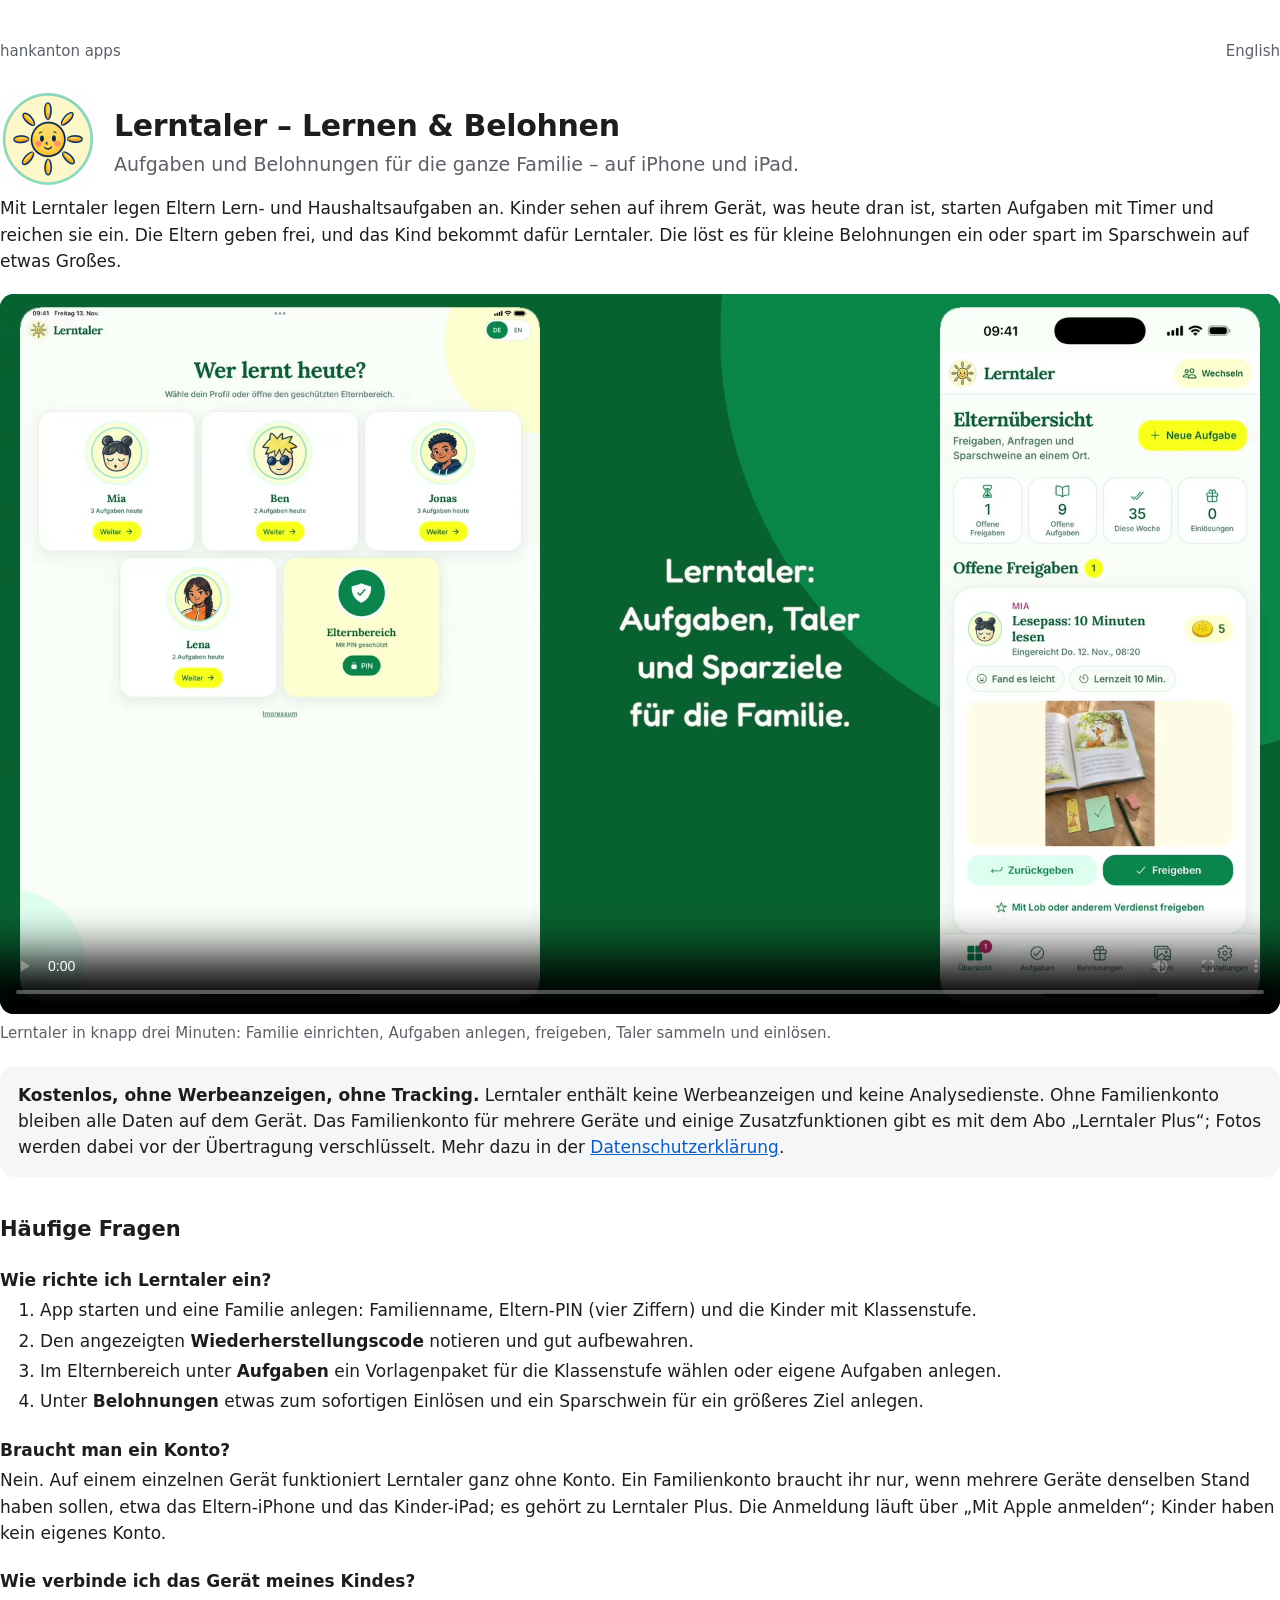
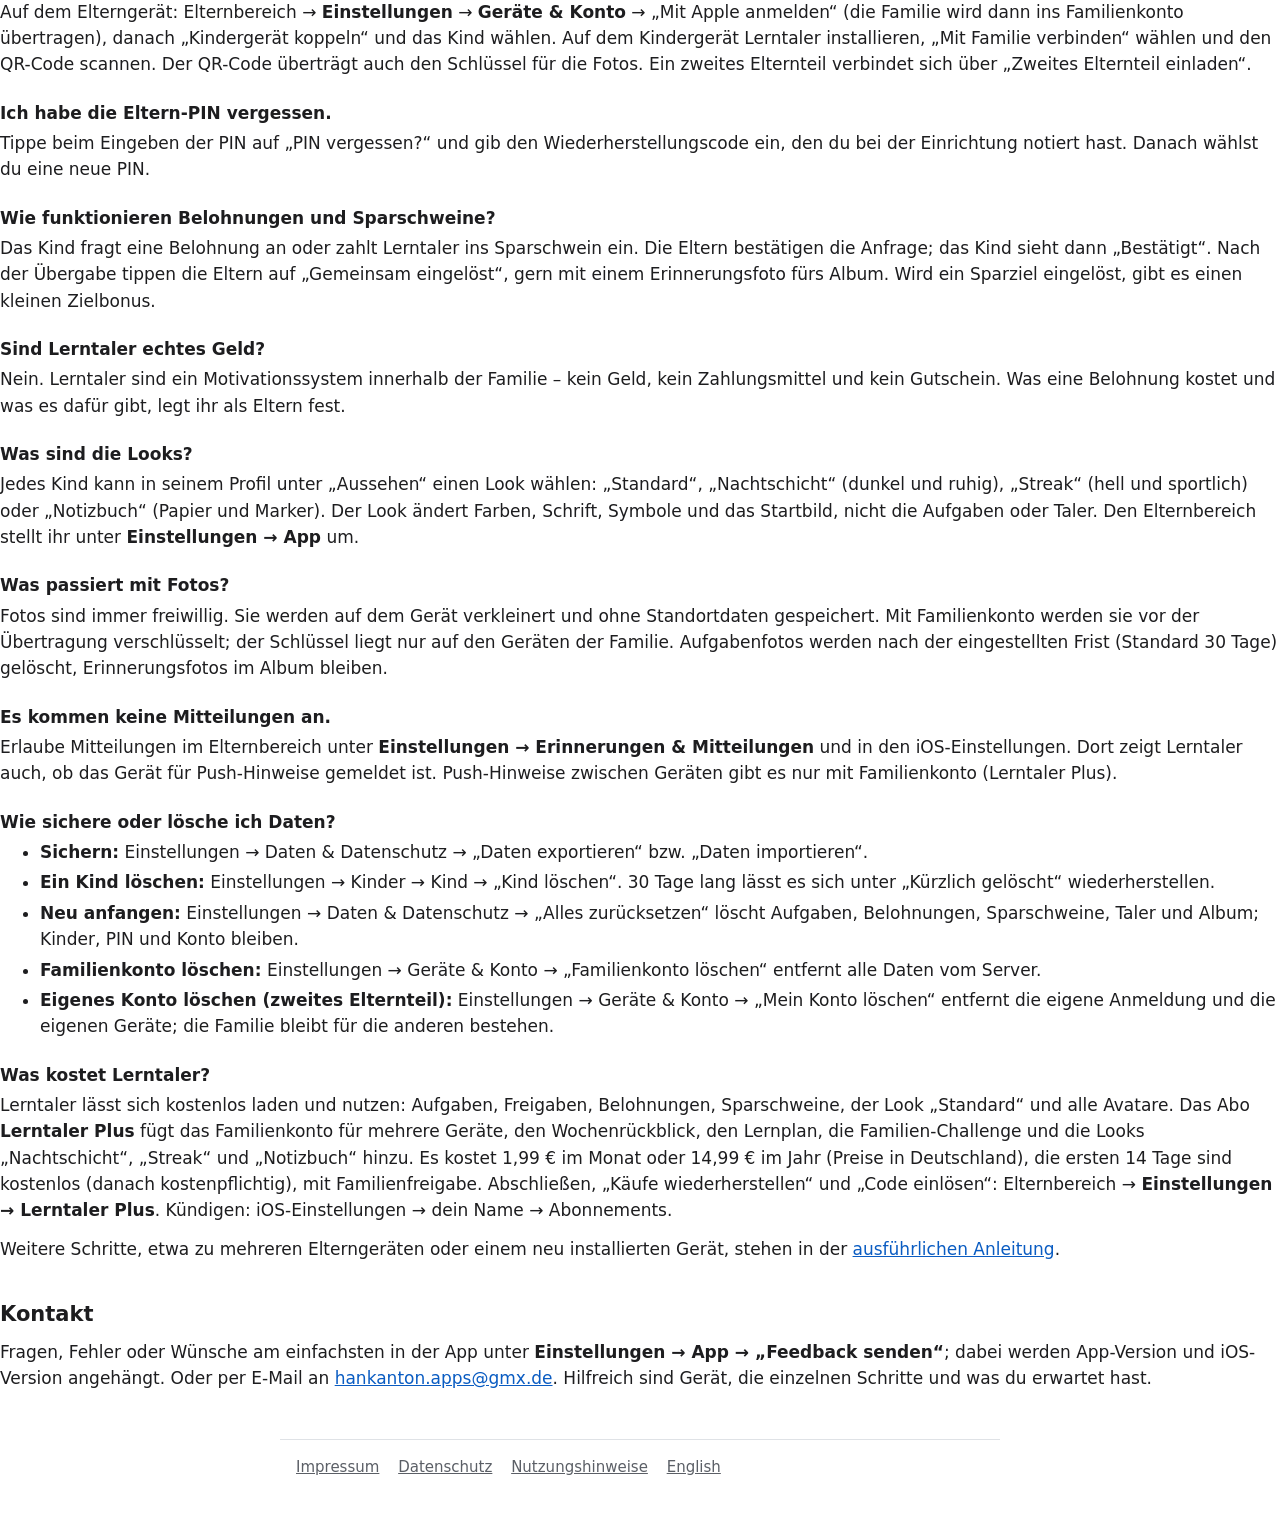
==== commit 4e82aa04: "Lerntaler: Erklärvideo DE/EN mit eingebettetem Player auf der Hilfeseite Eigene Dateien statt YouTub" ====
--- a/lerntaler/index.html
+++ b/lerntaler/index.html
@@ -26,6 +26,14 @@
   <p>Mit Lerntaler legen Eltern Lern- und Haushaltsaufgaben an. Kinder sehen auf ihrem Gerät, was heute dran
   ist, starten Aufgaben mit Timer und reichen sie ein. Die Eltern geben frei, und das Kind bekommt dafür
   Lerntaler. Die löst es für kleine Belohnungen ein oder spart im Sparschwein auf etwas Großes.</p>
+
+  <figure class="video">
+    <video controls playsinline preload="metadata" poster="../assets/video/lerntaler-erklaervideo-de.jpg" aria-label="Erklärvideo zu Lerntaler">
+      <source src="../assets/video/lerntaler-erklaervideo-de.mp4" type="video/mp4">
+      Dein Browser kann das Video nicht abspielen. <a href="../assets/video/lerntaler-erklaervideo-de.mp4">Video herunterladen (MP4)</a>.
+    </video>
+    <figcaption>Lerntaler in knapp drei Minuten: Familie einrichten, Aufgaben anlegen, freigeben, Taler sammeln und einlösen.</figcaption>
+  </figure>
 
   <div class="card">
     <p><strong>Kostenlos, ohne Werbeanzeigen, ohne Tracking.</strong> Lerntaler enthält keine Werbeanzeigen und
--- a/assets/site.css
+++ b/assets/site.css
@@ -30,7 +30,10 @@
   color: var(--text);
   font: 17px/1.55 -apple-system, BlinkMacSystemFont, "Segoe UI", system-ui, sans-serif;
 }
-main, header.site, footer.site { max-width: 720px; margin: 0 auto; padding: 0 16px; }
+main, header.site, .video { margin: 20px 0; }
+.video video { display: block; width: 100%; height: auto; aspect-ratio: 16 / 9; border-radius: 14px; background: #0d4a32; }
+.video figcaption { font-size: 15px; color: var(--muted); margin-top: 8px; }
+footer.site { max-width: 720px; margin: 0 auto; padding: 0 16px; }
 header.site { padding-top: 20px; font-size: 15px; display: flex; justify-content: space-between; gap: 12px; flex-wrap: wrap; }
 header.site a { color: var(--muted); text-decoration: none; }
 header.site a:hover { color: var(--accent); }
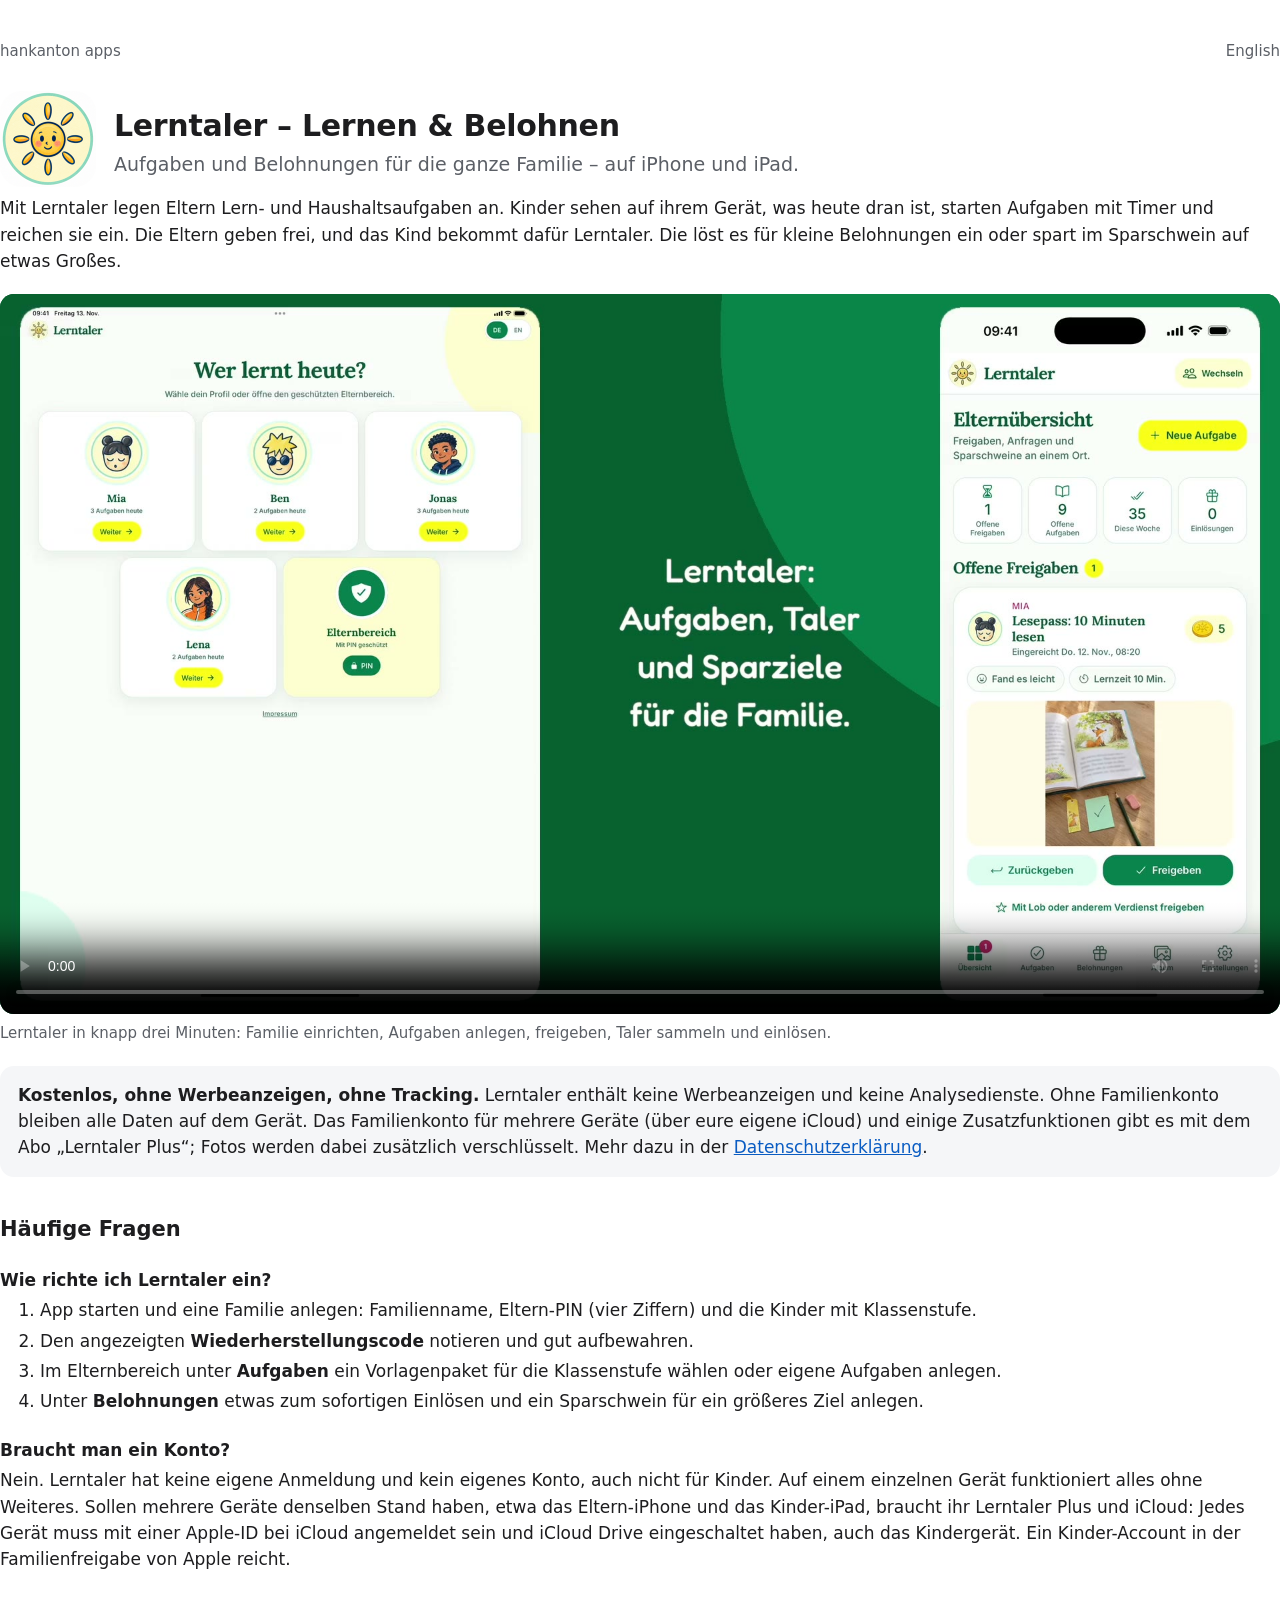
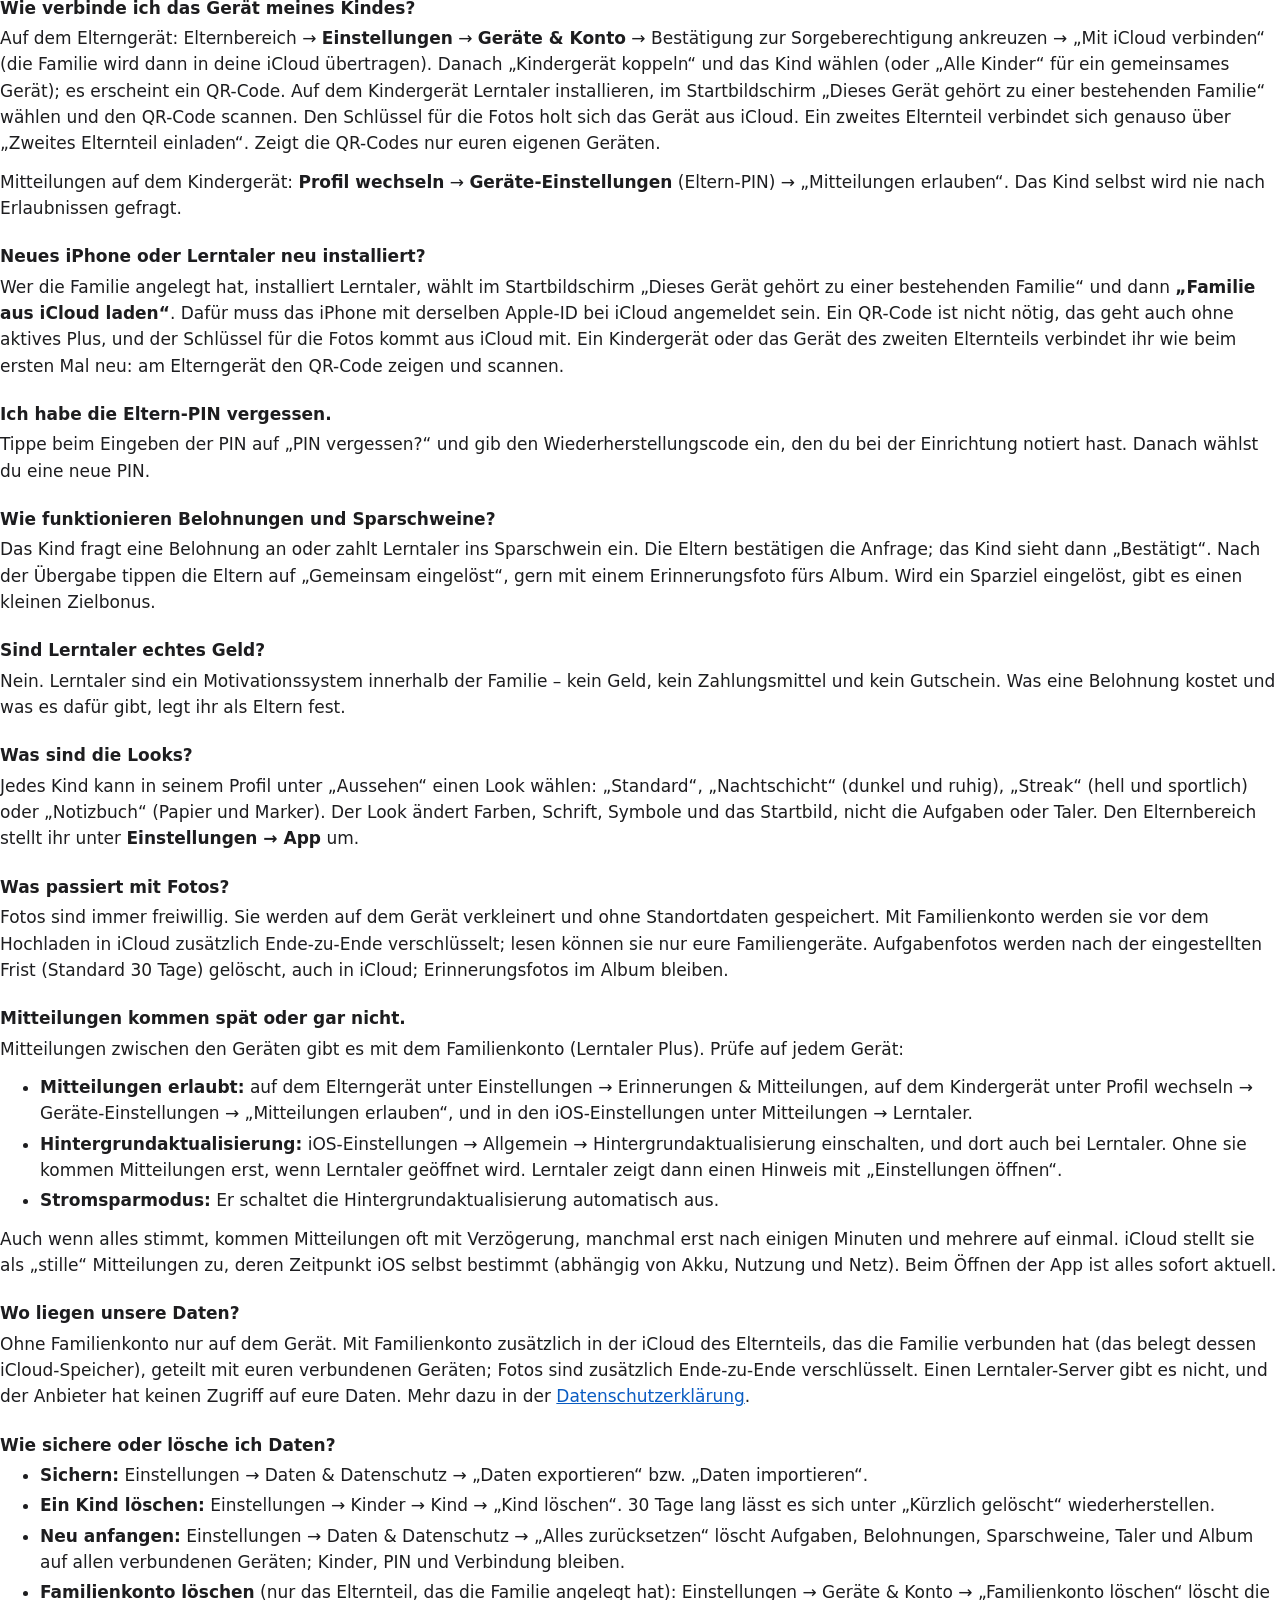
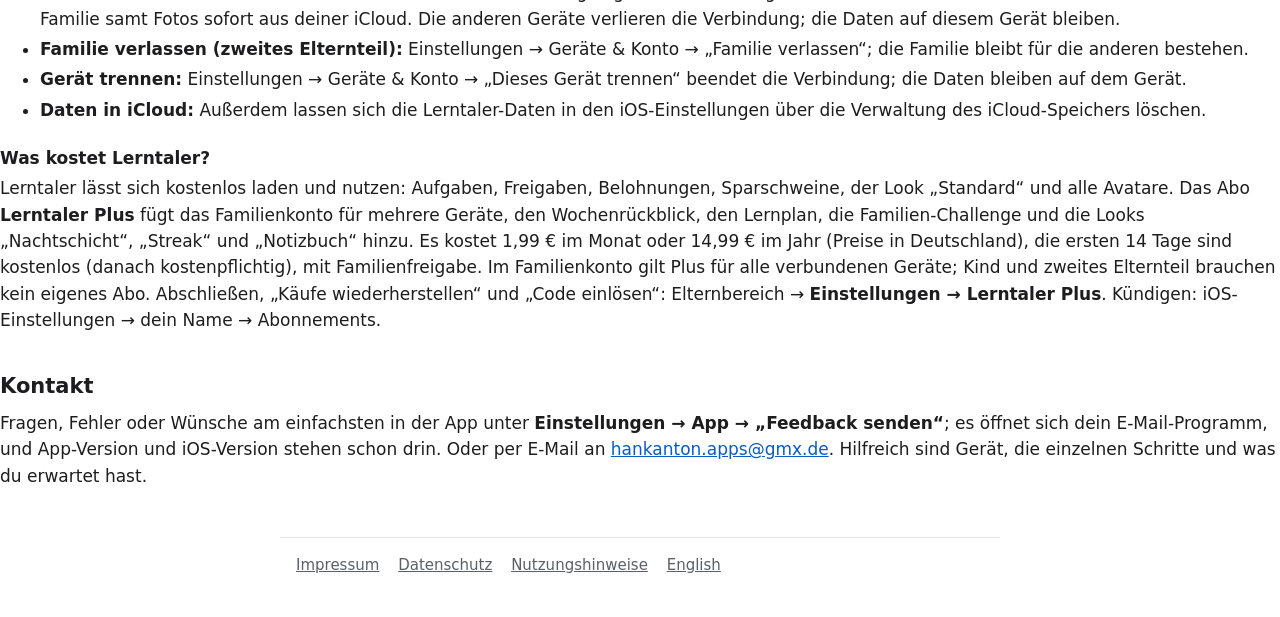
==== commit 349b0550: "Lerntaler: Rechtstexte und Hilfe auf das Familienkonto über iCloud umgestellt Datenschutzerklärung u" ====
--- a/lerntaler/index.html
+++ b/lerntaler/index.html
@@ -38,8 +38,8 @@
   <div class="card">
     <p><strong>Kostenlos, ohne Werbeanzeigen, ohne Tracking.</strong> Lerntaler enthält keine Werbeanzeigen und
     keine Analysedienste. Ohne Familienkonto bleiben alle Daten auf dem Gerät. Das Familienkonto für mehrere Geräte
-    und einige Zusatzfunktionen gibt es mit dem Abo „Lerntaler Plus“; Fotos werden dabei vor der Übertragung
-    verschlüsselt. Mehr dazu in der
+    (über eure eigene iCloud) und einige Zusatzfunktionen gibt es mit dem Abo „Lerntaler Plus“; Fotos werden dabei
+    zusätzlich verschlüsselt. Mehr dazu in der
     <a href="datenschutz.html">Datenschutzerklärung</a>.</p>
   </div>
 
@@ -57,16 +57,29 @@
   </ol>
 
   <h3>Braucht man ein Konto?</h3>
-  <p>Nein. Auf einem einzelnen Gerät funktioniert Lerntaler ganz ohne Konto. Ein Familienkonto braucht ihr nur,
-  wenn mehrere Geräte denselben Stand haben sollen, etwa das Eltern-iPhone und das Kinder-iPad; es gehört zu
-  Lerntaler Plus. Die Anmeldung läuft über „Mit Apple anmelden“; Kinder haben kein eigenes Konto.</p>
+  <p>Nein. Lerntaler hat keine eigene Anmeldung und kein eigenes Konto, auch nicht für Kinder. Auf einem einzelnen
+  Gerät funktioniert alles ohne Weiteres. Sollen mehrere Geräte denselben Stand haben, etwa das Eltern-iPhone und das
+  Kinder-iPad, braucht ihr Lerntaler Plus und iCloud: Jedes Gerät muss mit einer Apple-ID bei iCloud angemeldet sein
+  und iCloud Drive eingeschaltet haben, auch das Kindergerät. Ein Kinder-Account in der Familienfreigabe von Apple
+  reicht.</p>
 
   <h3>Wie verbinde ich das Gerät meines Kindes?</h3>
   <p>Auf dem Elterngerät: Elternbereich → <strong>Einstellungen</strong> → <strong>Geräte &amp; Konto</strong> →
-  „Mit Apple anmelden“ (die Familie wird dann ins Familienkonto übertragen), danach „Kindergerät koppeln“ und das Kind wählen. Auf dem
-  Kindergerät Lerntaler installieren, „Mit Familie verbinden“ wählen und den QR-Code scannen. Der QR-Code
-  überträgt auch den Schlüssel für die Fotos. Ein zweites Elternteil verbindet sich über „Zweites Elternteil
-  einladen“.</p>
+  Bestätigung zur Sorgeberechtigung ankreuzen → „Mit iCloud verbinden“ (die Familie wird dann in deine iCloud
+  übertragen). Danach „Kindergerät koppeln“ und das Kind wählen (oder „Alle Kinder“ für ein gemeinsames Gerät); es
+  erscheint ein QR-Code. Auf dem Kindergerät Lerntaler installieren, im Startbildschirm „Dieses Gerät gehört zu einer
+  bestehenden Familie“ wählen und den QR-Code scannen. Den Schlüssel für die Fotos holt sich das Gerät aus iCloud.
+  Ein zweites Elternteil verbindet sich genauso über „Zweites Elternteil einladen“. Zeigt die QR-Codes nur euren
+  eigenen Geräten.</p>
+  <p>Mitteilungen auf dem Kindergerät: <strong>Profil wechseln</strong> → <strong>Geräte-Einstellungen</strong>
+  (Eltern-PIN) → „Mitteilungen erlauben“. Das Kind selbst wird nie nach Erlaubnissen gefragt.</p>
+
+  <h3>Neues iPhone oder Lerntaler neu installiert?</h3>
+  <p>Wer die Familie angelegt hat, installiert Lerntaler, wählt im Startbildschirm „Dieses Gerät gehört zu einer
+  bestehenden Familie“ und dann <strong>„Familie aus iCloud laden“</strong>. Dafür muss das iPhone mit derselben
+  Apple-ID bei iCloud angemeldet sein. Ein QR-Code ist nicht nötig, das geht auch ohne aktives Plus, und der Schlüssel
+  für die Fotos kommt aus iCloud mit. Ein Kindergerät oder das Gerät des zweiten Elternteils verbindet ihr wie beim
+  ersten Mal neu: am Elterngerät den QR-Code zeigen und scannen.</p>
 
   <h3>Ich habe die Eltern-PIN vergessen.</h3>
   <p>Tippe beim Eingeben der PIN auf „PIN vergessen?“ und gib den Wiederherstellungscode ein, den du bei der
@@ -89,14 +102,30 @@
 
   <h3>Was passiert mit Fotos?</h3>
   <p>Fotos sind immer freiwillig. Sie werden auf dem Gerät verkleinert und ohne Standortdaten gespeichert. Mit
-  Familienkonto werden sie vor der Übertragung verschlüsselt; der Schlüssel liegt nur auf den Geräten der Familie.
-  Aufgabenfotos werden nach der eingestellten Frist (Standard 30 Tage) gelöscht, Erinnerungsfotos im Album
-  bleiben.</p>
+  Familienkonto werden sie vor dem Hochladen in iCloud zusätzlich Ende-zu-Ende verschlüsselt; lesen können sie nur
+  eure Familiengeräte. Aufgabenfotos werden nach der eingestellten Frist (Standard 30 Tage) gelöscht, auch in iCloud;
+  Erinnerungsfotos im Album bleiben.</p>
 
-  <h3>Es kommen keine Mitteilungen an.</h3>
-  <p>Erlaube Mitteilungen im Elternbereich unter <strong>Einstellungen → Erinnerungen &amp; Mitteilungen</strong>
-  und in den iOS-Einstellungen. Dort zeigt Lerntaler auch, ob das Gerät für Push-Hinweise gemeldet ist.
-  Push-Hinweise zwischen Geräten gibt es nur mit Familienkonto (Lerntaler Plus).</p>
+  <h3>Mitteilungen kommen spät oder gar nicht.</h3>
+  <p>Mitteilungen zwischen den Geräten gibt es mit dem Familienkonto (Lerntaler Plus). Prüfe auf jedem Gerät:</p>
+  <ul>
+    <li><strong>Mitteilungen erlaubt:</strong> auf dem Elterngerät unter Einstellungen → Erinnerungen &amp;
+      Mitteilungen, auf dem Kindergerät unter Profil wechseln → Geräte-Einstellungen → „Mitteilungen erlauben“, und
+      in den iOS-Einstellungen unter Mitteilungen → Lerntaler.</li>
+    <li><strong>Hintergrundaktualisierung:</strong> iOS-Einstellungen → Allgemein → Hintergrundaktualisierung
+      einschalten, und dort auch bei Lerntaler. Ohne sie kommen Mitteilungen erst, wenn Lerntaler geöffnet wird.
+      Lerntaler zeigt dann einen Hinweis mit „Einstellungen öffnen“.</li>
+    <li><strong>Stromsparmodus:</strong> Er schaltet die Hintergrundaktualisierung automatisch aus.</li>
+  </ul>
+  <p>Auch wenn alles stimmt, kommen Mitteilungen oft mit Verzögerung, manchmal erst nach einigen Minuten und mehrere
+  auf einmal. iCloud stellt sie als „stille“ Mitteilungen zu, deren Zeitpunkt iOS selbst bestimmt (abhängig von Akku,
+  Nutzung und Netz). Beim Öffnen der App ist alles sofort aktuell.</p>
+
+  <h3>Wo liegen unsere Daten?</h3>
+  <p>Ohne Familienkonto nur auf dem Gerät. Mit Familienkonto zusätzlich in der iCloud des Elternteils, das die
+  Familie verbunden hat (das belegt dessen iCloud-Speicher), geteilt mit euren verbundenen Geräten; Fotos sind
+  zusätzlich Ende-zu-Ende verschlüsselt. Einen Lerntaler-Server gibt es nicht, und der Anbieter hat keinen Zugriff
+  auf eure Daten. Mehr dazu in der <a href="datenschutz.html">Datenschutzerklärung</a>.</p>
 
   <h3>Wie sichere oder lösche ich Daten?</h3>
   <ul>
@@ -105,12 +134,17 @@
     <li><strong>Ein Kind löschen:</strong> Einstellungen → Kinder → Kind → „Kind löschen“. 30 Tage lang lässt es
       sich unter „Kürzlich gelöscht“ wiederherstellen.</li>
     <li><strong>Neu anfangen:</strong> Einstellungen → Daten &amp; Datenschutz → „Alles zurücksetzen“ löscht
-      Aufgaben, Belohnungen, Sparschweine, Taler und Album; Kinder, PIN und Konto bleiben.</li>
-    <li><strong>Familienkonto löschen:</strong> Einstellungen → Geräte &amp; Konto → „Familienkonto löschen“
-      entfernt alle Daten vom Server.</li>
-    <li><strong>Eigenes Konto löschen (zweites Elternteil):</strong> Einstellungen → Geräte &amp; Konto → „Mein
-      Konto löschen“ entfernt die eigene Anmeldung und die eigenen Geräte; die Familie bleibt für die anderen
-      bestehen.</li>
+      Aufgaben, Belohnungen, Sparschweine, Taler und Album auf allen verbundenen Geräten; Kinder, PIN und Verbindung
+      bleiben.</li>
+    <li><strong>Familienkonto löschen</strong> (nur das Elternteil, das die Familie angelegt hat): Einstellungen →
+      Geräte &amp; Konto → „Familienkonto löschen“ löscht die Familie samt Fotos sofort aus deiner iCloud. Die
+      anderen Geräte verlieren die Verbindung; die Daten auf diesem Gerät bleiben.</li>
+    <li><strong>Familie verlassen (zweites Elternteil):</strong> Einstellungen → Geräte &amp; Konto → „Familie
+      verlassen“; die Familie bleibt für die anderen bestehen.</li>
+    <li><strong>Gerät trennen:</strong> Einstellungen → Geräte &amp; Konto → „Dieses Gerät trennen“ beendet die
+      Verbindung; die Daten bleiben auf dem Gerät.</li>
+    <li><strong>Daten in iCloud:</strong> Außerdem lassen sich die Lerntaler-Daten in den iOS-Einstellungen über die
+      Verwaltung des iCloud-Speichers löschen.</li>
   </ul>
 
   <h3>Was kostet Lerntaler?</h3>
@@ -118,16 +152,14 @@
   „Standard“ und alle Avatare. Das Abo <strong>Lerntaler Plus</strong> fügt das Familienkonto für mehrere Geräte,
   den Wochenrückblick, den Lernplan, die Familien-Challenge und die Looks „Nachtschicht“, „Streak“ und „Notizbuch“
   hinzu. Es kostet 1,99 € im Monat oder 14,99 € im Jahr (Preise in Deutschland), die ersten 14 Tage sind kostenlos
-  (danach kostenpflichtig), mit Familienfreigabe. Abschließen, „Käufe wiederherstellen“ und „Code einlösen“:
+  (danach kostenpflichtig), mit Familienfreigabe. Im Familienkonto gilt Plus für alle verbundenen Geräte; Kind und
+  zweites Elternteil brauchen kein eigenes Abo. Abschließen, „Käufe wiederherstellen“ und „Code einlösen“:
   Elternbereich → <strong>Einstellungen → Lerntaler Plus</strong>. Kündigen: iOS-Einstellungen → dein Name →
   Abonnements.</p>
 
-  <p>Weitere Schritte, etwa zu mehreren Elterngeräten oder einem neu installierten Gerät, stehen in der
-  <a href="https://lerntaler-api.lerntaler.workers.dev/anleitung">ausführlichen Anleitung</a>.</p>
-
   <h2>Kontakt</h2>
   <p>Fragen, Fehler oder Wünsche am einfachsten in der App unter <strong>Einstellungen → App → „Feedback
-  senden“</strong>; dabei werden App-Version und iOS-Version angehängt. Oder per E-Mail an
+  senden“</strong>; es öffnet sich dein E-Mail-Programm, und App-Version und iOS-Version stehen schon drin. Oder per E-Mail an
   <a href="mailto:hankanton.apps@gmx.de?subject=Lerntaler">hankanton.apps@gmx.de</a>. Hilfreich sind Gerät,
   die einzelnen Schritte und was du erwartet hast.</p>
 </main>
